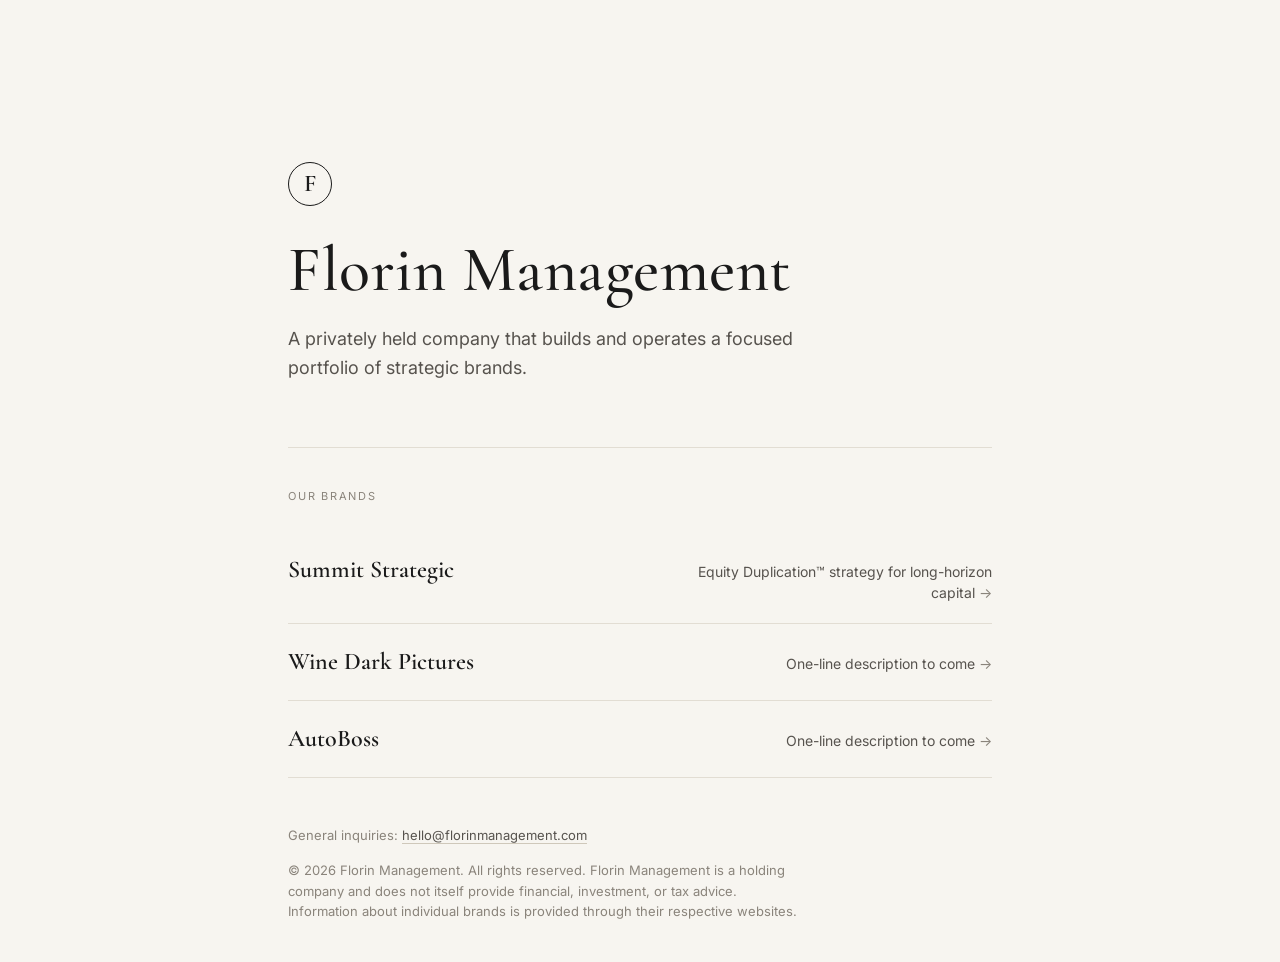
==== index.html @ 298b2277 "Florin Management holding page (static)" ====
<!DOCTYPE html>
<html lang="en">
<head>
  <meta charset="utf-8" />
  <meta name="viewport" content="width=device-width, initial-scale=1" />
  <title>Florin Management</title>
  <meta name="description" content="Florin Management — a privately held company building and operating a portfolio of strategic brands." />

  <!-- Open Graph -->
  <meta property="og:title" content="Florin Management" />
  <meta property="og:description" content="A privately held company building and operating a portfolio of strategic brands." />
  <meta property="og:type" content="website" />
  <meta property="og:url" content="https://florinmanagement.com" />

  <link rel="preconnect" href="https://fonts.googleapis.com" />
  <link rel="preconnect" href="https://fonts.gstatic.com" crossorigin />
  <link href="https://fonts.googleapis.com/css2?family=Cormorant+Garamond:wght@400;500;600&family=Inter:wght@400;500&display=swap" rel="stylesheet" />

  <style>
    :root {
      --ink: #1A1A1A;
      --ink-muted: #57534E;
      --ink-soft: #8A847B;
      --canvas: #F7F5F0;     /* neutral warm paper — deliberately NOT Summit's palette */
      --rule: #E2DDD3;
      --rule-strong: #CFC8BA;
      --display: 'Cormorant Garamond', Georgia, serif;
      --sans: 'Inter', -apple-system, BlinkMacSystemFont, sans-serif;
    }

    * { box-sizing: border-box; margin: 0; padding: 0; }

    html { -webkit-font-smoothing: antialiased; text-rendering: optimizeLegibility; }

    body {
      background: var(--canvas);
      color: var(--ink);
      font-family: var(--sans);
      line-height: 1.5;
      min-height: 100vh;
      display: flex;
      flex-direction: column;
    }

    .wrap {
      width: 100%;
      max-width: 760px;
      margin: 0 auto;
      padding: 0 28px;
      flex: 1;
      display: flex;
      flex-direction: column;
    }

    /* ---- Masthead ---- */
    header {
      padding-top: 18vh;
      padding-bottom: 64px;
    }

    .monogram {
      width: 44px;
      height: 44px;
      border: 1.5px solid var(--ink);
      border-radius: 50%;
      display: flex;
      align-items: center;
      justify-content: center;
      font-family: var(--display);
      font-weight: 600;
      font-size: 24px;
      color: var(--ink);
      margin-bottom: 30px;
      line-height: 1;
    }

    h1 {
      font-family: var(--display);
      font-weight: 500;
      font-size: clamp(40px, 8vw, 64px);
      letter-spacing: 0.5px;
      line-height: 1.05;
      margin-bottom: 22px;
    }

    .lede {
      font-size: 18px;
      color: var(--ink-muted);
      max-width: 52ch;
      line-height: 1.6;
    }

    /* ---- Brands ---- */
    .brands {
      border-top: 1px solid var(--rule);
      padding-top: 40px;
    }

    .eyebrow {
      font-size: 11px;
      letter-spacing: 0.16em;
      text-transform: uppercase;
      color: var(--ink-soft);
      margin-bottom: 28px;
    }

    .brand-row {
      display: flex;
      align-items: baseline;
      justify-content: space-between;
      gap: 24px;
      padding: 20px 0;
      border-bottom: 1px solid var(--rule);
      text-decoration: none;
      color: inherit;
      transition: padding-left 160ms ease;
    }
    a.brand-row:hover { padding-left: 8px; }

    .brand-name {
      font-family: var(--display);
      font-size: 24px;
      font-weight: 600;
    }
    .brand-desc {
      font-size: 14px;
      color: var(--ink-muted);
      text-align: right;
      max-width: 38ch;
    }
    .brand-row .arrow { color: var(--ink-soft); font-size: 14px; }
    .placeholder .brand-name { color: var(--ink-soft); }
    .placeholder .brand-desc { color: var(--ink-soft); font-style: italic; }

    /* ---- Footer ---- */
    footer {
      padding: 48px 0 40px;
      margin-top: auto;
      font-size: 13px;
      color: var(--ink-soft);
    }
    footer .contact { margin-bottom: 14px; }
    footer a { color: var(--ink-muted); text-decoration: none; border-bottom: 1px solid var(--rule-strong); }
    footer a:hover { color: var(--ink); }
    .legal { line-height: 1.6; max-width: 64ch; }

    @media (max-width: 560px) {
      header { padding-top: 12vh; }
      .brand-row { flex-direction: column; gap: 6px; }
      .brand-desc { text-align: left; }
    }
  </style>
</head>
<body>
  <div class="wrap">
    <header>
      <div class="monogram">F</div>
      <h1>Florin Management</h1>
      <p class="lede">
        A privately held company that builds and operates a focused portfolio
        of strategic brands. <!-- TODO: replace with your one-line description -->
      </p>
    </header>

    <section class="brands">
      <p class="eyebrow">Our Brands</p>

      <a class="brand-row" href="https://summitstrategic.co" target="_blank" rel="noopener">
        <span class="brand-name">Summit Strategic</span>
        <span class="brand-desc">Equity Duplication&trade; strategy for long-horizon capital&nbsp;<span class="arrow">&rarr;</span></span>
      </a>

      <a class="brand-row" href="https://winedarkpictures.com" target="_blank" rel="noopener">
        <span class="brand-name">Wine Dark Pictures</span>
        <span class="brand-desc">One-line description to come&nbsp;<span class="arrow">&rarr;</span></span>
      </a>

      <a class="brand-row" href="https://autobossapp.com" target="_blank" rel="noopener">
        <span class="brand-name">AutoBoss</span>
        <span class="brand-desc">One-line description to come&nbsp;<span class="arrow">&rarr;</span></span>
      </a>
    </section>

    <footer>
      <p class="contact">
        General inquiries: <a href="mailto:hello@florinmanagement.com">hello@florinmanagement.com</a>
      </p>
      <p class="legal">
        &copy; <span id="yr">2026</span> Florin Management. All rights reserved.
        Florin Management is a holding company and does not itself provide
        financial, investment, or tax advice. Information about individual
        brands is provided through their respective websites.
      </p>
    </footer>
  </div>

  <script>document.getElementById('yr').textContent = new Date().getFullYear();</script>
</body>
</html>
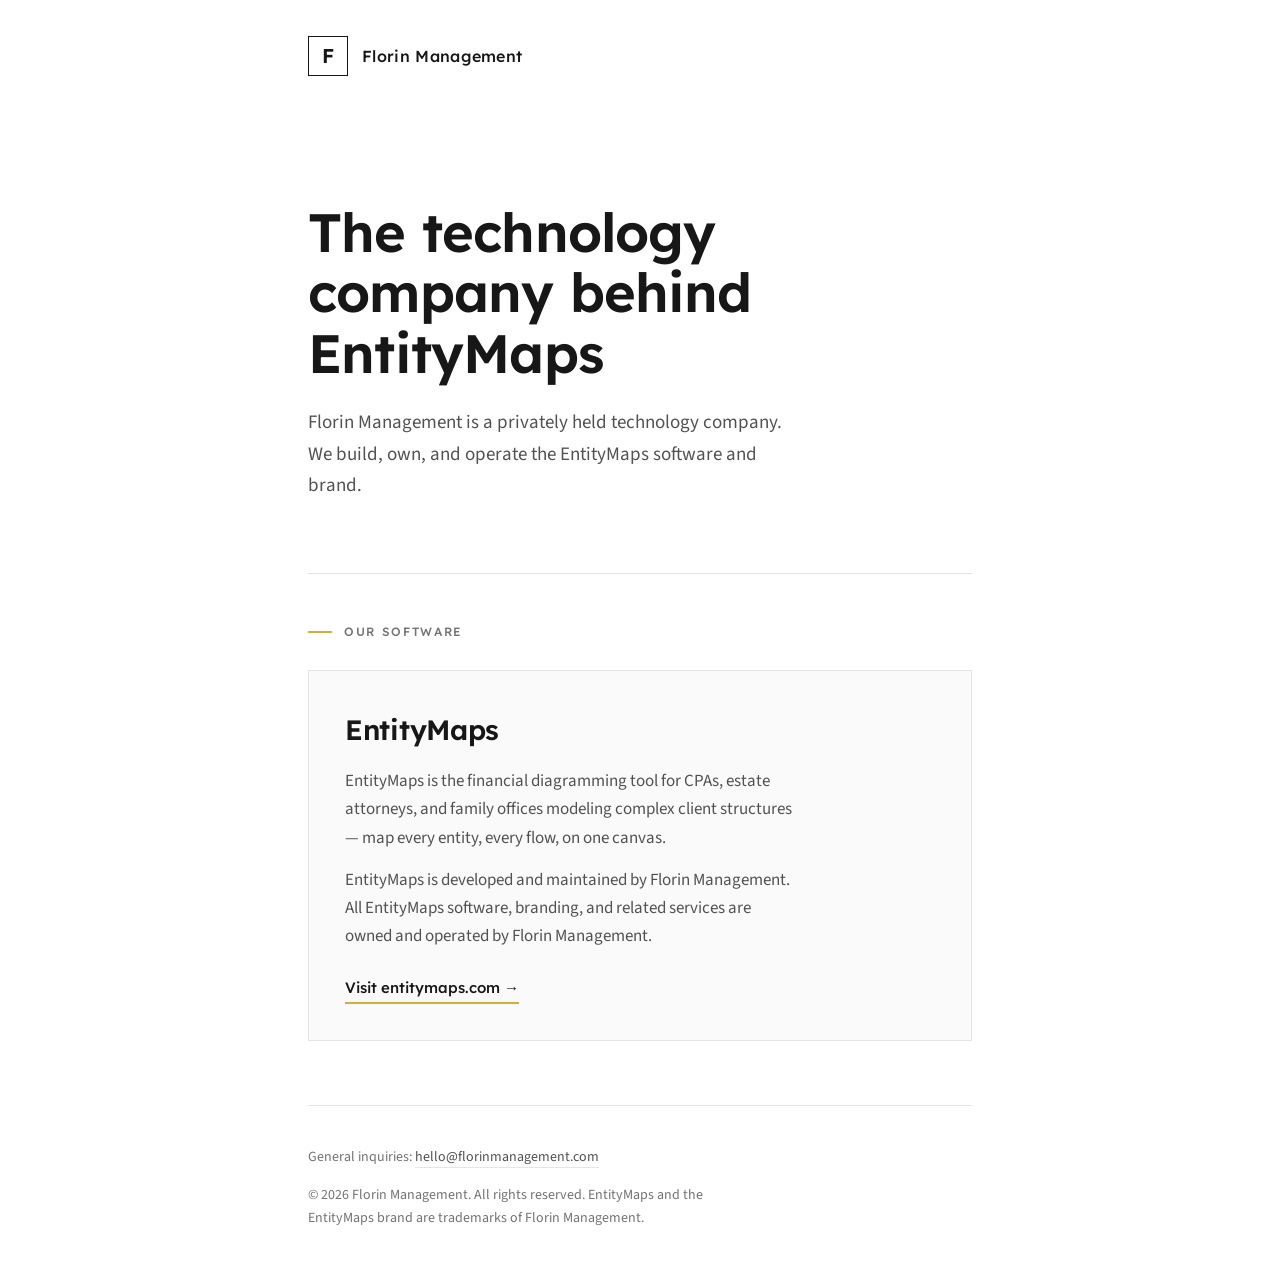
==== commit 0ad5cc1b: "Rebuild homepage as the technology company behind EntityMaps Replace the multi-brand holding-company" ====
--- a/index.html
+++ b/index.html
@@ -3,29 +3,30 @@
 <head>
   <meta charset="utf-8" />
   <meta name="viewport" content="width=device-width, initial-scale=1" />
-  <title>Florin Management</title>
-  <meta name="description" content="Florin Management — a privately held company building and operating a portfolio of strategic brands." />
+  <title>Florin Management — The technology company behind EntityMaps</title>
+  <meta name="description" content="Florin Management is the technology company behind EntityMaps. EntityMaps software, branding, and services are built, owned, and operated by Florin Management." />
 
   <!-- Open Graph -->
-  <meta property="og:title" content="Florin Management" />
-  <meta property="og:description" content="A privately held company building and operating a portfolio of strategic brands." />
+  <meta property="og:title" content="Florin Management — The technology company behind EntityMaps" />
+  <meta property="og:description" content="EntityMaps software, branding, and services are built, owned, and operated by Florin Management." />
   <meta property="og:type" content="website" />
   <meta property="og:url" content="https://florinmanagement.com" />
 
   <link rel="preconnect" href="https://fonts.googleapis.com" />
   <link rel="preconnect" href="https://fonts.gstatic.com" crossorigin />
-  <link href="https://fonts.googleapis.com/css2?family=Cormorant+Garamond:wght@400;500;600&family=Inter:wght@400;500&display=swap" rel="stylesheet" />
+  <link href="https://fonts.googleapis.com/css2?family=Lexend:wght@400;500;600&family=Source+Sans+3:wght@400;500&display=swap" rel="stylesheet" />
 
   <style>
     :root {
-      --ink: #1A1A1A;
-      --ink-muted: #57534E;
-      --ink-soft: #8A847B;
-      --canvas: #F7F5F0;     /* neutral warm paper — deliberately NOT Summit's palette */
-      --rule: #E2DDD3;
-      --rule-strong: #CFC8BA;
-      --display: 'Cormorant Garamond', Georgia, serif;
-      --sans: 'Inter', -apple-system, BlinkMacSystemFont, sans-serif;
+      --ink: #171717;
+      --ink-muted: #525252;
+      --ink-soft: #737373;
+      --canvas: #FFFFFF;
+      --panel: #FAFAFA;
+      --rule: #E5E5E5;
+      --accent: #D4AF37;
+      --heading: 'Lexend', -apple-system, BlinkMacSystemFont, sans-serif;
+      --body: 'Source Sans 3', -apple-system, BlinkMacSystemFont, sans-serif;
     }
 
     * { box-sizing: border-box; margin: 0; padding: 0; }
@@ -35,16 +36,24 @@
     body {
       background: var(--canvas);
       color: var(--ink);
-      font-family: var(--sans);
-      line-height: 1.5;
+      font-family: var(--body);
+      font-size: 17px;
+      line-height: 1.65;
       min-height: 100vh;
       display: flex;
       flex-direction: column;
+    }
+
+    a { color: inherit; cursor: pointer; }
+    a:focus-visible {
+      outline: 2px solid var(--ink);
+      outline-offset: 3px;
+      border-radius: 2px;
     }
 
     .wrap {
       width: 100%;
-      max-width: 760px;
+      max-width: 720px;
       margin: 0 auto;
       padding: 0 28px;
       flex: 1;
@@ -53,132 +62,174 @@
     }
 
     /* ---- Masthead ---- */
-    header {
-      padding-top: 18vh;
-      padding-bottom: 64px;
+    .masthead {
+      display: flex;
+      align-items: center;
+      gap: 14px;
+      padding: 36px 0;
     }
 
     .monogram {
-      width: 44px;
-      height: 44px;
+      width: 40px;
+      height: 40px;
       border: 1.5px solid var(--ink);
-      border-radius: 50%;
       display: flex;
       align-items: center;
       justify-content: center;
-      font-family: var(--display);
+      font-family: var(--heading);
       font-weight: 600;
-      font-size: 24px;
-      color: var(--ink);
-      margin-bottom: 30px;
+      font-size: 20px;
       line-height: 1;
-    }
-
-    h1 {
-      font-family: var(--display);
+      flex-shrink: 0;
+    }
+
+    .wordmark {
+      font-family: var(--heading);
       font-weight: 500;
-      font-size: clamp(40px, 8vw, 64px);
-      letter-spacing: 0.5px;
-      line-height: 1.05;
-      margin-bottom: 22px;
-    }
+      font-size: 16px;
+      letter-spacing: 0.02em;
+    }
+
+    /* ---- Hero ---- */
+    .hero { padding: 10vh 0 72px; }
+
+    .hero h1 {
+      font-family: var(--heading);
+      font-weight: 600;
+      font-size: clamp(34px, 6.5vw, 54px);
+      letter-spacing: -0.015em;
+      line-height: 1.12;
+      max-width: 16ch;
+      margin-bottom: 24px;
+    }
+
+    .hero h1 .product { white-space: nowrap; }
 
     .lede {
-      font-size: 18px;
+      font-size: 19px;
       color: var(--ink-muted);
-      max-width: 52ch;
-      line-height: 1.6;
-    }
-
-    /* ---- Brands ---- */
-    .brands {
+      max-width: 54ch;
+    }
+
+    /* ---- Product ---- */
+    .product-section {
       border-top: 1px solid var(--rule);
-      padding-top: 40px;
+      padding: 48px 0 64px;
     }
 
     .eyebrow {
-      font-size: 11px;
-      letter-spacing: 0.16em;
+      font-family: var(--heading);
+      font-size: 12px;
+      font-weight: 500;
+      letter-spacing: 0.14em;
       text-transform: uppercase;
       color: var(--ink-soft);
+      display: flex;
+      align-items: center;
+      gap: 12px;
       margin-bottom: 28px;
     }
-
-    .brand-row {
-      display: flex;
-      align-items: baseline;
-      justify-content: space-between;
-      gap: 24px;
-      padding: 20px 0;
-      border-bottom: 1px solid var(--rule);
+    .eyebrow::before {
+      content: "";
+      width: 24px;
+      height: 2px;
+      background: var(--accent);
+    }
+
+    .product-card {
+      background: var(--panel);
+      border: 1px solid var(--rule);
+      padding: 36px;
+    }
+
+    .product-card h2 {
+      font-family: var(--heading);
+      font-weight: 600;
+      font-size: 28px;
+      letter-spacing: -0.01em;
+      margin-bottom: 14px;
+    }
+
+    .product-card p {
+      color: var(--ink-muted);
+      max-width: 56ch;
+    }
+
+    .product-card p + p { margin-top: 14px; }
+
+    .product-link {
+      display: inline-block;
+      margin-top: 26px;
+      font-family: var(--heading);
+      font-weight: 500;
+      font-size: 15px;
+      color: var(--ink);
       text-decoration: none;
-      color: inherit;
-      transition: padding-left 160ms ease;
-    }
-    a.brand-row:hover { padding-left: 8px; }
-
-    .brand-name {
-      font-family: var(--display);
-      font-size: 24px;
-      font-weight: 600;
-    }
-    .brand-desc {
-      font-size: 14px;
-      color: var(--ink-muted);
-      text-align: right;
-      max-width: 38ch;
-    }
-    .brand-row .arrow { color: var(--ink-soft); font-size: 14px; }
-    .placeholder .brand-name { color: var(--ink-soft); }
-    .placeholder .brand-desc { color: var(--ink-soft); font-style: italic; }
+      border-bottom: 2px solid var(--accent);
+      padding-bottom: 2px;
+      transition: color 200ms ease, border-color 200ms ease;
+    }
+    .product-link:hover { color: var(--ink-soft); }
 
     /* ---- Footer ---- */
     footer {
-      padding: 48px 0 40px;
       margin-top: auto;
-      font-size: 13px;
+      border-top: 1px solid var(--rule);
+      padding: 40px 0 44px;
+      font-size: 14px;
       color: var(--ink-soft);
     }
     footer .contact { margin-bottom: 14px; }
-    footer a { color: var(--ink-muted); text-decoration: none; border-bottom: 1px solid var(--rule-strong); }
-    footer a:hover { color: var(--ink); }
-    .legal { line-height: 1.6; max-width: 64ch; }
+    footer a {
+      color: var(--ink-muted);
+      text-decoration: none;
+      border-bottom: 1px solid var(--rule);
+      transition: color 200ms ease, border-color 200ms ease;
+    }
+    footer a:hover { color: var(--ink); border-color: var(--ink); }
+    .legal { line-height: 1.7; max-width: 64ch; }
+
+    @media (prefers-reduced-motion: reduce) {
+      * { transition: none !important; }
+    }
 
     @media (max-width: 560px) {
-      header { padding-top: 12vh; }
-      .brand-row { flex-direction: column; gap: 6px; }
-      .brand-desc { text-align: left; }
+      .hero { padding-top: 7vh; }
+      .product-card { padding: 26px 22px; }
     }
   </style>
 </head>
 <body>
   <div class="wrap">
-    <header>
-      <div class="monogram">F</div>
-      <h1>Florin Management</h1>
+    <header class="masthead">
+      <div class="monogram" aria-hidden="true">F</div>
+      <span class="wordmark">Florin Management</span>
+    </header>
+
+    <section class="hero">
+      <h1>The technology company behind <span class="product">EntityMaps</span></h1>
       <p class="lede">
-        A privately held company that builds and operates a focused portfolio
-        of strategic brands. <!-- TODO: replace with your one-line description -->
+        Florin Management is a privately held technology company.
+        We build, own, and operate the EntityMaps software and brand.
       </p>
-    </header>
-
-    <section class="brands">
-      <p class="eyebrow">Our Brands</p>
-
-      <a class="brand-row" href="https://summitstrategic.co" target="_blank" rel="noopener">
-        <span class="brand-name">Summit Strategic</span>
-        <span class="brand-desc">Equity Duplication&trade; strategy for long-horizon capital&nbsp;<span class="arrow">&rarr;</span></span>
-      </a>
-
-      <a class="brand-row" href="https://winedarkpictures.com" target="_blank" rel="noopener">
-        <span class="brand-name">Wine Dark Pictures</span>
-        <span class="brand-desc">One-line description to come&nbsp;<span class="arrow">&rarr;</span></span>
-      </a>
-
-      <a class="brand-row" href="https://autobossapp.com" target="_blank" rel="noopener">
-        <span class="brand-name">AutoBoss</span>
-        <span class="brand-desc">One-line description to come&nbsp;<span class="arrow">&rarr;</span></span>
-      </a>
+    </section>
+
+    <section class="product-section" aria-labelledby="product-heading">
+      <p class="eyebrow">Our Software</p>
+      <div class="product-card">
+        <h2 id="product-heading">EntityMaps</h2>
+        <p>
+          EntityMaps is the financial diagramming tool for CPAs, estate
+          attorneys, and family offices modeling complex client structures
+          &mdash; map every entity, every flow, on one canvas.
+        </p>
+        <p>
+          EntityMaps is developed and maintained by Florin Management.
+          All EntityMaps software, branding, and related services are
+          owned and operated by Florin Management.
+        </p>
+        <a class="product-link" href="https://entitymaps.com" target="_blank" rel="noopener">Visit entitymaps.com &rarr;</a>
+      </div>
     </section>
 
     <footer>
@@ -187,9 +238,8 @@
       </p>
       <p class="legal">
         &copy; <span id="yr">2026</span> Florin Management. All rights reserved.
-        Florin Management is a holding company and does not itself provide
-        financial, investment, or tax advice. Information about individual
-        brands is provided through their respective websites.
+        EntityMaps and the EntityMaps brand are trademarks of
+        Florin Management.
       </p>
     </footer>
   </div>
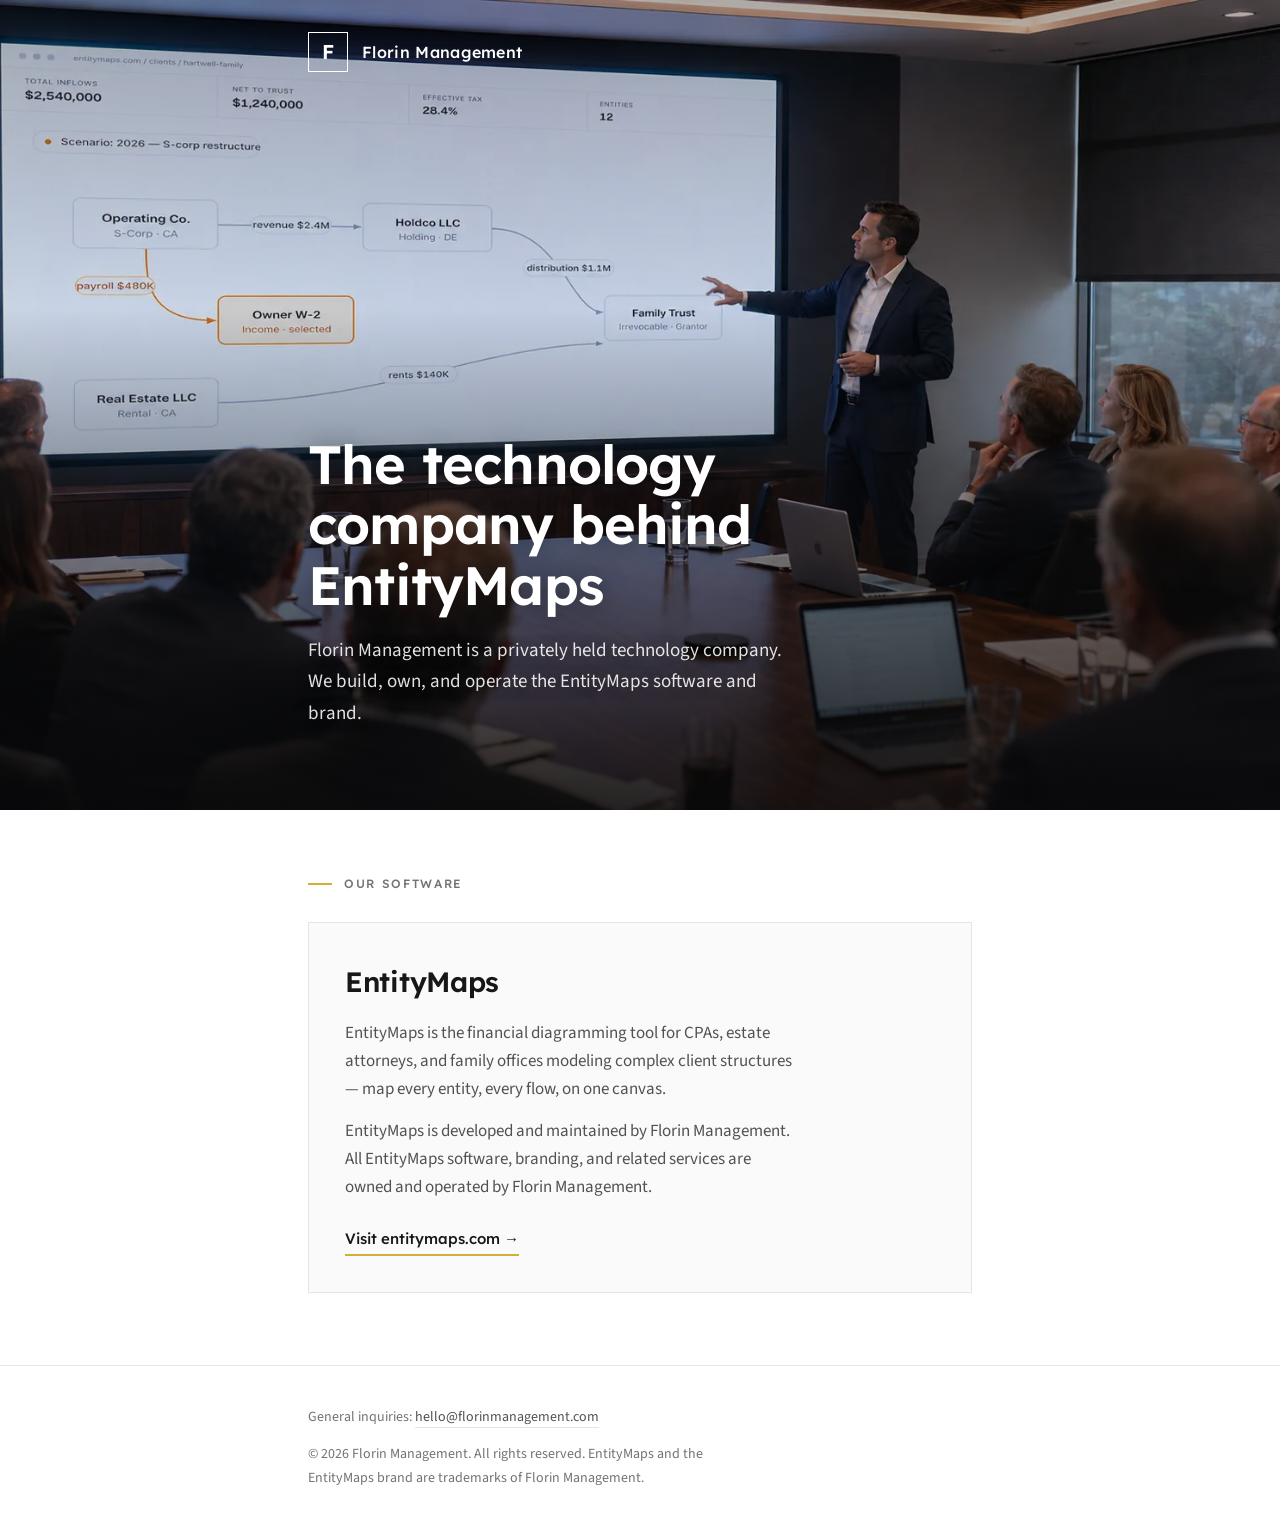
==== commit 62e259c4: "Add boardroom hero image showcasing EntityMaps Full-bleed photo hero with gradient scrim and overlai" ====
--- a/index.html
+++ b/index.html
@@ -11,6 +11,11 @@
   <meta property="og:description" content="EntityMaps software, branding, and services are built, owned, and operated by Florin Management." />
   <meta property="og:type" content="website" />
   <meta property="og:url" content="https://florinmanagement.com" />
+  <meta property="og:image" content="https://florinmanagement.com/assets/og-image.jpg" />
+  <meta property="og:image:width" content="1200" />
+  <meta property="og:image:height" content="630" />
+  <meta name="twitter:card" content="summary_large_image" />
+  <meta name="twitter:image" content="https://florinmanagement.com/assets/og-image.jpg" />
 
   <link rel="preconnect" href="https://fonts.googleapis.com" />
   <link rel="preconnect" href="https://fonts.gstatic.com" crossorigin />
@@ -25,6 +30,7 @@
       --panel: #FAFAFA;
       --rule: #E5E5E5;
       --accent: #D4AF37;
+      --hero-ink: #09090B;
       --heading: 'Lexend', -apple-system, BlinkMacSystemFont, sans-serif;
       --body: 'Source Sans 3', -apple-system, BlinkMacSystemFont, sans-serif;
     }
@@ -56,23 +62,59 @@
       max-width: 720px;
       margin: 0 auto;
       padding: 0 28px;
+    }
+
+    /* ---- Hero ---- */
+    .hero {
+      position: relative;
+      display: flex;
+      flex-direction: column;
+      min-height: min(90vh, 860px);
+      background: var(--hero-ink);
+      overflow: hidden;
+    }
+
+    .hero-img {
+      position: absolute;
+      inset: 0;
+      width: 100%;
+      height: 100%;
+      object-fit: cover;
+      object-position: 62% 30%;
+    }
+
+    .hero-scrim {
+      position: absolute;
+      inset: 0;
+      background: linear-gradient(
+        to top,
+        rgba(9, 9, 11, 0.88) 0%,
+        rgba(9, 9, 11, 0.46) 36%,
+        rgba(9, 9, 11, 0.10) 62%,
+        rgba(9, 9, 11, 0.32) 100%
+      );
+    }
+
+    .hero .wrap {
+      position: relative;
+      z-index: 1;
       flex: 1;
       display: flex;
       flex-direction: column;
     }
 
-    /* ---- Masthead ---- */
     .masthead {
       display: flex;
       align-items: center;
       gap: 14px;
-      padding: 36px 0;
+      padding: 32px 0;
+      color: #FFFFFF;
     }
 
     .monogram {
       width: 40px;
       height: 40px;
-      border: 1.5px solid var(--ink);
+      border: 1.5px solid currentColor;
       display: flex;
       align-items: center;
       justify-content: center;
@@ -90,32 +132,32 @@
       letter-spacing: 0.02em;
     }
 
-    /* ---- Hero ---- */
-    .hero { padding: 10vh 0 72px; }
-
-    .hero h1 {
+    .hero-content {
+      margin-top: auto;
+      padding-bottom: clamp(48px, 9vh, 88px);
+      color: #FFFFFF;
+    }
+
+    .hero-content h1 {
       font-family: var(--heading);
       font-weight: 600;
       font-size: clamp(34px, 6.5vw, 54px);
       letter-spacing: -0.015em;
       line-height: 1.12;
       max-width: 16ch;
-      margin-bottom: 24px;
-    }
-
-    .hero h1 .product { white-space: nowrap; }
+      margin-bottom: 20px;
+      text-shadow: 0 1px 24px rgba(0, 0, 0, 0.35);
+    }
 
     .lede {
       font-size: 19px;
-      color: var(--ink-muted);
+      color: rgba(255, 255, 255, 0.88);
       max-width: 54ch;
+      text-shadow: 0 1px 16px rgba(0, 0, 0, 0.35);
     }
 
     /* ---- Product ---- */
-    .product-section {
-      border-top: 1px solid var(--rule);
-      padding: 48px 0 64px;
-    }
+    .product-section { padding: 64px 0 72px; }
 
     .eyebrow {
       font-family: var(--heading);
@@ -194,26 +236,46 @@
     }
 
     @media (max-width: 560px) {
-      .hero { padding-top: 7vh; }
+      .hero { min-height: 78vh; }
+      .hero-img { object-position: 58% 30%; }
+      .masthead { padding: 24px 0; }
       .product-card { padding: 26px 22px; }
     }
   </style>
 </head>
 <body>
-  <div class="wrap">
-    <header class="masthead">
-      <div class="monogram" aria-hidden="true">F</div>
-      <span class="wordmark">Florin Management</span>
-    </header>
-
-    <section class="hero">
-      <h1>The technology company behind <span class="product">EntityMaps</span></h1>
-      <p class="lede">
-        Florin Management is a privately held technology company.
-        We build, own, and operate the EntityMaps software and brand.
-      </p>
-    </section>
-
+  <header class="hero">
+    <picture>
+      <source
+        type="image/webp"
+        srcset="assets/hero-800.webp 800w, assets/hero-1200.webp 1200w, assets/hero-1672.webp 1672w"
+        sizes="100vw" />
+      <img
+        class="hero-img"
+        src="assets/hero-1672.jpg"
+        alt="A presenter walks a boardroom of financial advisors through a client entity structure on a large screen running EntityMaps."
+        width="1672" height="941"
+        fetchpriority="high" />
+    </picture>
+    <div class="hero-scrim" aria-hidden="true"></div>
+
+    <div class="wrap">
+      <div class="masthead">
+        <div class="monogram" aria-hidden="true">F</div>
+        <span class="wordmark">Florin Management</span>
+      </div>
+
+      <div class="hero-content">
+        <h1>The technology company behind EntityMaps</h1>
+        <p class="lede">
+          Florin Management is a privately held technology company.
+          We build, own, and operate the EntityMaps software and brand.
+        </p>
+      </div>
+    </div>
+  </header>
+
+  <main class="wrap">
     <section class="product-section" aria-labelledby="product-heading">
       <p class="eyebrow">Our Software</p>
       <div class="product-card">
@@ -231,8 +293,10 @@
         <a class="product-link" href="https://entitymaps.com" target="_blank" rel="noopener">Visit entitymaps.com &rarr;</a>
       </div>
     </section>
-
-    <footer>
+  </main>
+
+  <footer>
+    <div class="wrap">
       <p class="contact">
         General inquiries: <a href="mailto:hello@florinmanagement.com">hello@florinmanagement.com</a>
       </p>
@@ -241,8 +305,8 @@
         EntityMaps and the EntityMaps brand are trademarks of
         Florin Management.
       </p>
-    </footer>
-  </div>
+    </div>
+  </footer>
 
   <script>document.getElementById('yr').textContent = new Date().getFullYear();</script>
 </body>
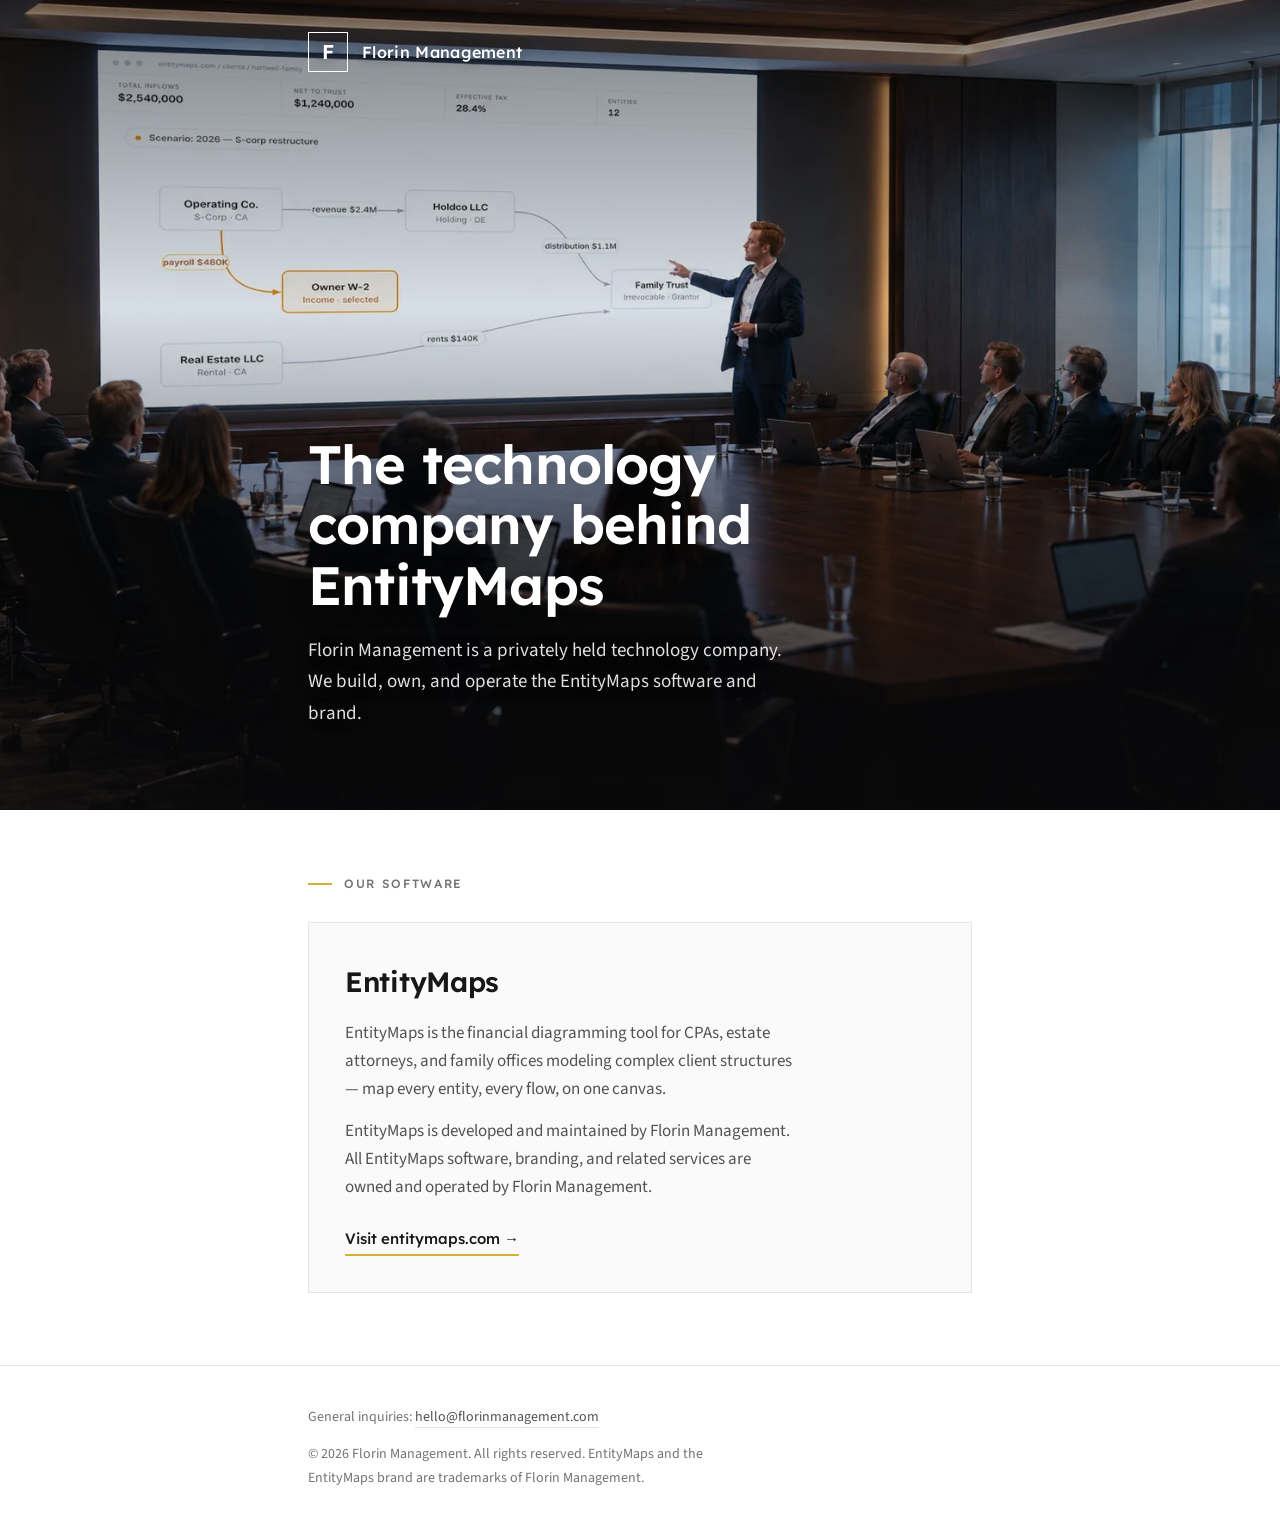
==== commit 95a7bb54: "Swap in alternative boardroom hero image Versioned assets to hero-v2-* to bypass stale caches; stron" ====
--- a/index.html
+++ b/index.html
@@ -11,11 +11,11 @@
   <meta property="og:description" content="EntityMaps software, branding, and services are built, owned, and operated by Florin Management." />
   <meta property="og:type" content="website" />
   <meta property="og:url" content="https://florinmanagement.com" />
-  <meta property="og:image" content="https://florinmanagement.com/assets/og-image.jpg" />
+  <meta property="og:image" content="https://florinmanagement.com/assets/og-image-v2.jpg" />
   <meta property="og:image:width" content="1200" />
   <meta property="og:image:height" content="630" />
   <meta name="twitter:card" content="summary_large_image" />
-  <meta name="twitter:image" content="https://florinmanagement.com/assets/og-image.jpg" />
+  <meta name="twitter:image" content="https://florinmanagement.com/assets/og-image-v2.jpg" />
 
   <link rel="preconnect" href="https://fonts.googleapis.com" />
   <link rel="preconnect" href="https://fonts.gstatic.com" crossorigin />
@@ -91,7 +91,7 @@
         rgba(9, 9, 11, 0.88) 0%,
         rgba(9, 9, 11, 0.46) 36%,
         rgba(9, 9, 11, 0.10) 62%,
-        rgba(9, 9, 11, 0.32) 100%
+        rgba(9, 9, 11, 0.50) 100%
       );
     }
 
@@ -109,6 +109,7 @@
       gap: 14px;
       padding: 32px 0;
       color: #FFFFFF;
+      text-shadow: 0 1px 12px rgba(0, 0, 0, 0.45);
     }
 
     .monogram {
@@ -248,11 +249,11 @@
     <picture>
       <source
         type="image/webp"
-        srcset="assets/hero-800.webp 800w, assets/hero-1200.webp 1200w, assets/hero-1672.webp 1672w"
+        srcset="assets/hero-v2-800.webp 800w, assets/hero-v2-1200.webp 1200w, assets/hero-v2-1672.webp 1672w"
         sizes="100vw" />
       <img
         class="hero-img"
-        src="assets/hero-1672.jpg"
+        src="assets/hero-v2-1672.jpg"
         alt="A presenter walks a boardroom of financial advisors through a client entity structure on a large screen running EntityMaps."
         width="1672" height="941"
         fetchpriority="high" />
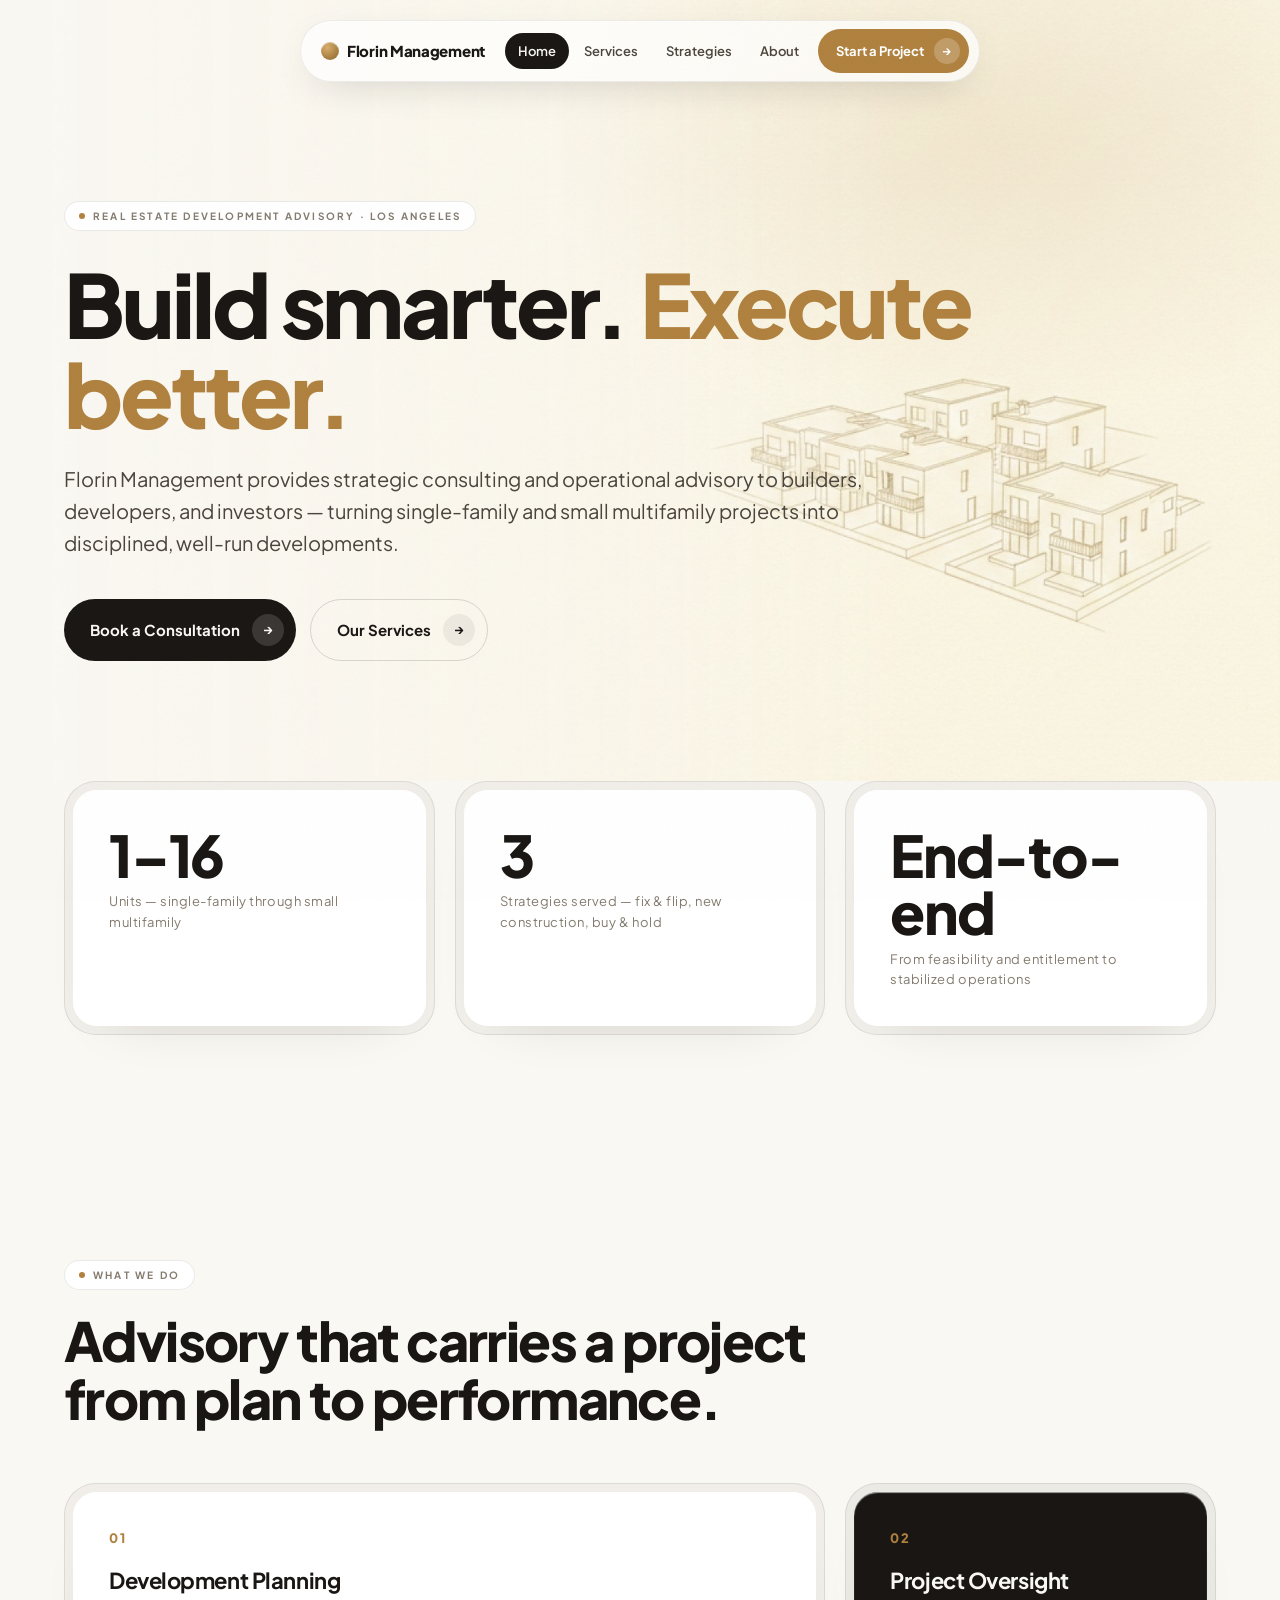
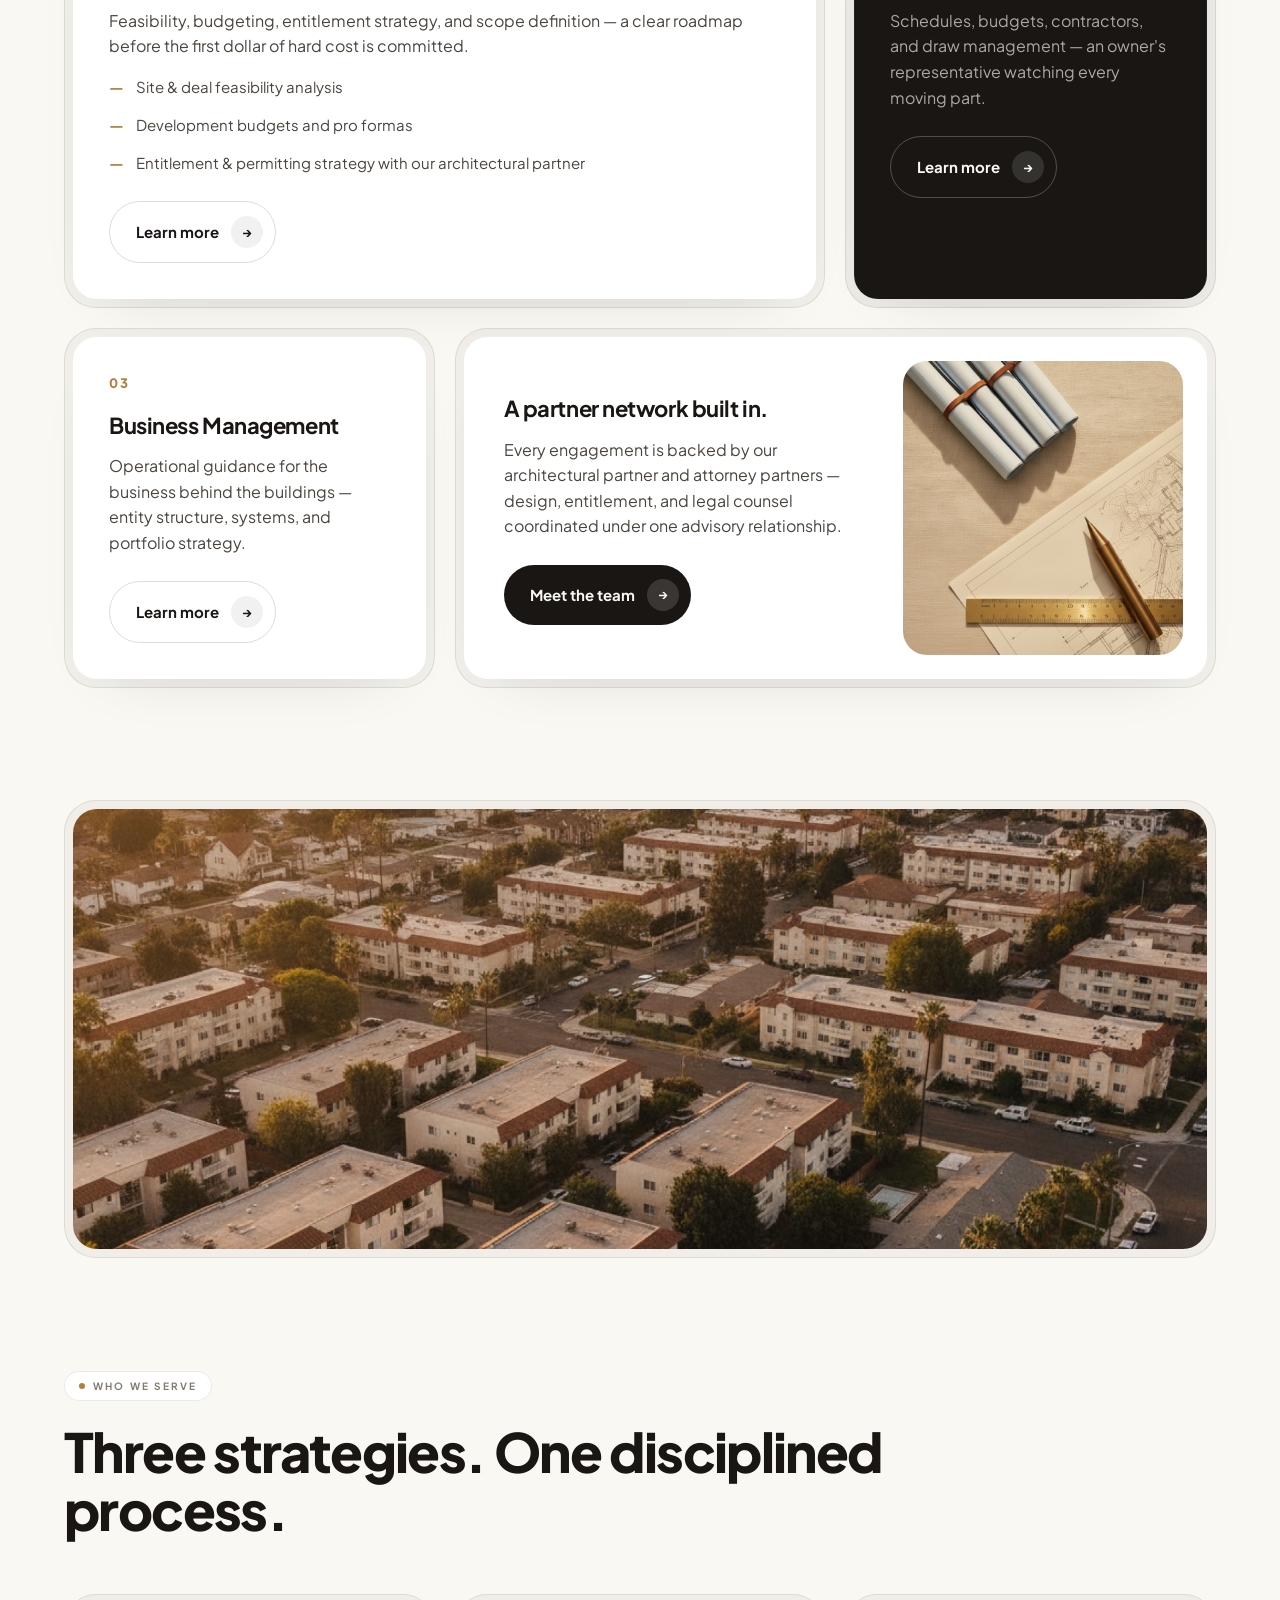
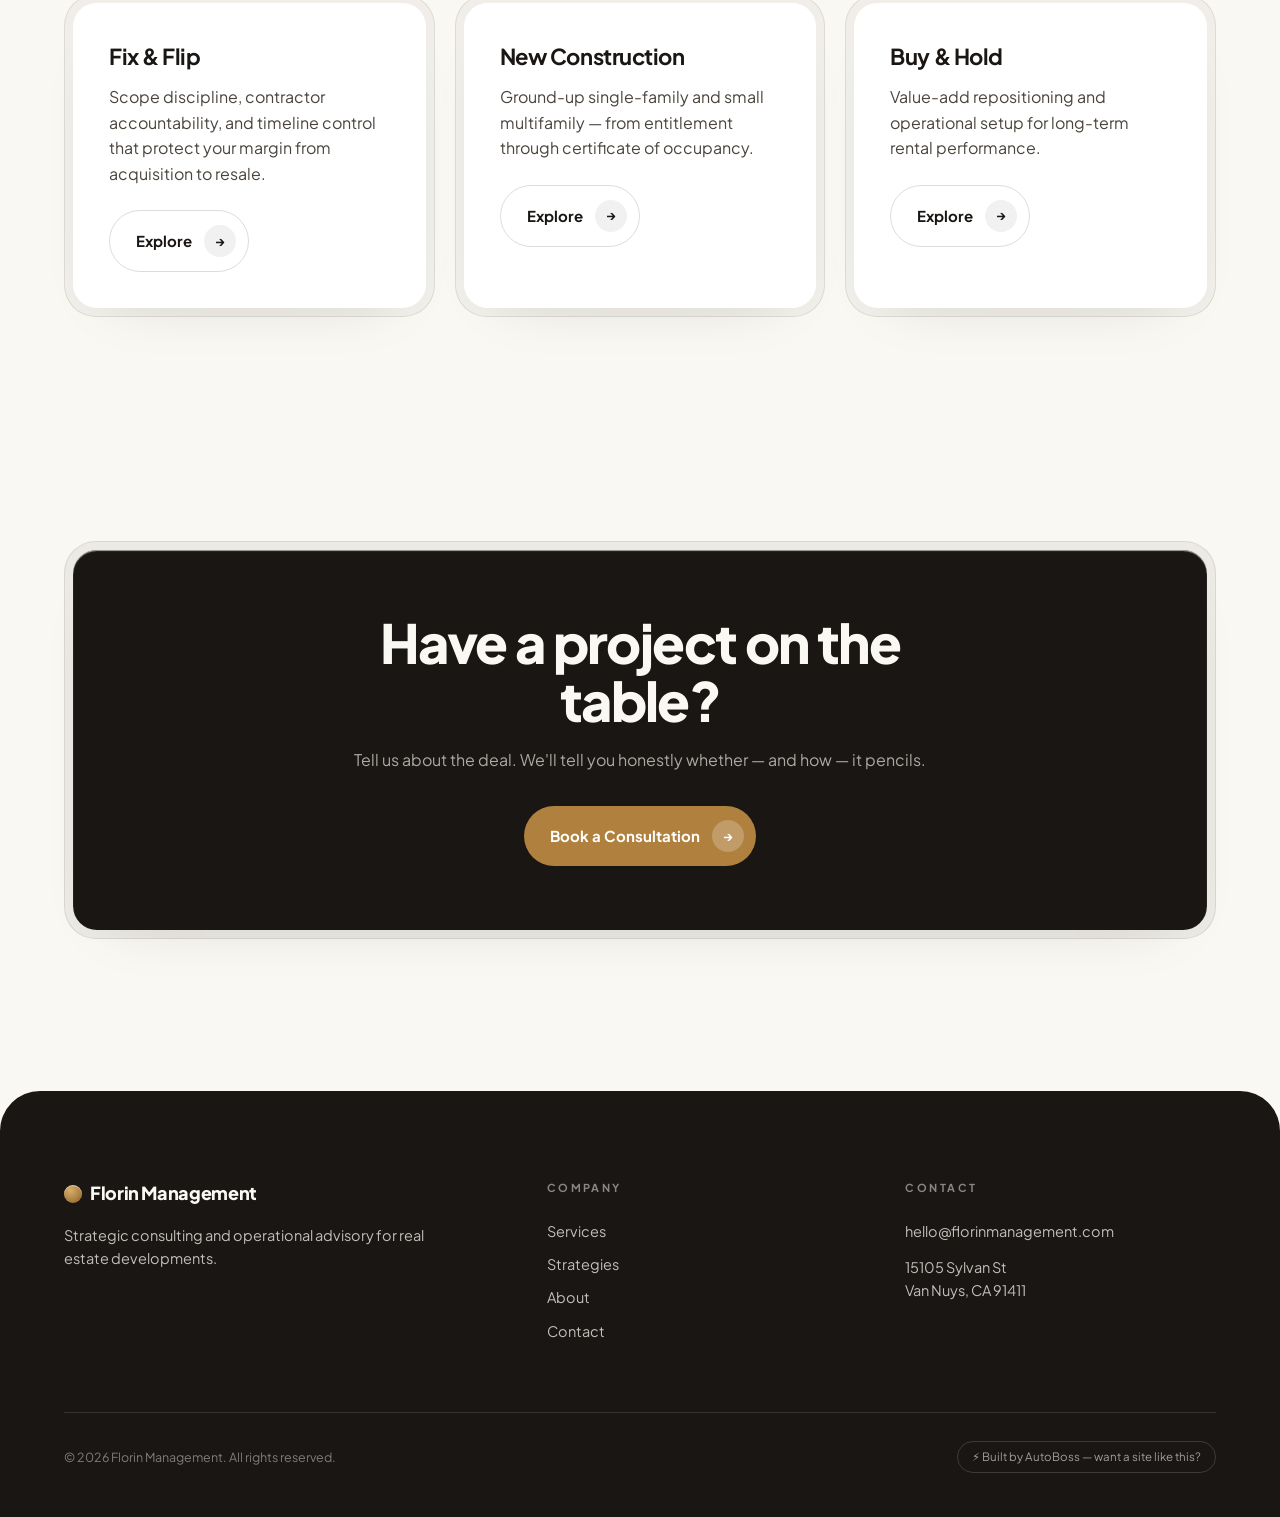
==== commit a4b615c0: "Replace holding page with multi-page real estate advisory site Five pages (home, services, strategie" ====
--- a/index.html
+++ b/index.html
@@ -1,314 +1,173 @@
 <!DOCTYPE html>
 <html lang="en">
 <head>
-  <meta charset="utf-8" />
-  <meta name="viewport" content="width=device-width, initial-scale=1" />
-  <title>Florin Management — The technology company behind EntityMaps</title>
-  <meta name="description" content="Florin Management is the technology company behind EntityMaps. EntityMaps software, branding, and services are built, owned, and operated by Florin Management." />
-
-  <!-- Open Graph -->
-  <meta property="og:title" content="Florin Management — The technology company behind EntityMaps" />
-  <meta property="og:description" content="EntityMaps software, branding, and services are built, owned, and operated by Florin Management." />
-  <meta property="og:type" content="website" />
-  <meta property="og:url" content="https://florinmanagement.com" />
-  <meta property="og:image" content="https://florinmanagement.com/assets/og-image-v2.jpg" />
-  <meta property="og:image:width" content="1200" />
-  <meta property="og:image:height" content="630" />
-  <meta name="twitter:card" content="summary_large_image" />
-  <meta name="twitter:image" content="https://florinmanagement.com/assets/og-image-v2.jpg" />
-
-  <link rel="preconnect" href="https://fonts.googleapis.com" />
-  <link rel="preconnect" href="https://fonts.gstatic.com" crossorigin />
-  <link href="https://fonts.googleapis.com/css2?family=Lexend:wght@400;500;600&family=Source+Sans+3:wght@400;500&display=swap" rel="stylesheet" />
-
-  <style>
-    :root {
-      --ink: #171717;
-      --ink-muted: #525252;
-      --ink-soft: #737373;
-      --canvas: #FFFFFF;
-      --panel: #FAFAFA;
-      --rule: #E5E5E5;
-      --accent: #D4AF37;
-      --hero-ink: #09090B;
-      --heading: 'Lexend', -apple-system, BlinkMacSystemFont, sans-serif;
-      --body: 'Source Sans 3', -apple-system, BlinkMacSystemFont, sans-serif;
-    }
-
-    * { box-sizing: border-box; margin: 0; padding: 0; }
-
-    html { -webkit-font-smoothing: antialiased; text-rendering: optimizeLegibility; }
-
-    body {
-      background: var(--canvas);
-      color: var(--ink);
-      font-family: var(--body);
-      font-size: 17px;
-      line-height: 1.65;
-      min-height: 100vh;
-      display: flex;
-      flex-direction: column;
-    }
-
-    a { color: inherit; cursor: pointer; }
-    a:focus-visible {
-      outline: 2px solid var(--ink);
-      outline-offset: 3px;
-      border-radius: 2px;
-    }
-
-    .wrap {
-      width: 100%;
-      max-width: 720px;
-      margin: 0 auto;
-      padding: 0 28px;
-    }
-
-    /* ---- Hero ---- */
-    .hero {
-      position: relative;
-      display: flex;
-      flex-direction: column;
-      min-height: min(90vh, 860px);
-      background: var(--hero-ink);
-      overflow: hidden;
-    }
-
-    .hero-img {
-      position: absolute;
-      inset: 0;
-      width: 100%;
-      height: 100%;
-      object-fit: cover;
-      object-position: 62% 30%;
-    }
-
-    .hero-scrim {
-      position: absolute;
-      inset: 0;
-      background: linear-gradient(
-        to top,
-        rgba(9, 9, 11, 0.88) 0%,
-        rgba(9, 9, 11, 0.46) 36%,
-        rgba(9, 9, 11, 0.10) 62%,
-        rgba(9, 9, 11, 0.50) 100%
-      );
-    }
-
-    .hero .wrap {
-      position: relative;
-      z-index: 1;
-      flex: 1;
-      display: flex;
-      flex-direction: column;
-    }
-
-    .masthead {
-      display: flex;
-      align-items: center;
-      gap: 14px;
-      padding: 32px 0;
-      color: #FFFFFF;
-      text-shadow: 0 1px 12px rgba(0, 0, 0, 0.45);
-    }
-
-    .monogram {
-      width: 40px;
-      height: 40px;
-      border: 1.5px solid currentColor;
-      display: flex;
-      align-items: center;
-      justify-content: center;
-      font-family: var(--heading);
-      font-weight: 600;
-      font-size: 20px;
-      line-height: 1;
-      flex-shrink: 0;
-    }
-
-    .wordmark {
-      font-family: var(--heading);
-      font-weight: 500;
-      font-size: 16px;
-      letter-spacing: 0.02em;
-    }
-
-    .hero-content {
-      margin-top: auto;
-      padding-bottom: clamp(48px, 9vh, 88px);
-      color: #FFFFFF;
-    }
-
-    .hero-content h1 {
-      font-family: var(--heading);
-      font-weight: 600;
-      font-size: clamp(34px, 6.5vw, 54px);
-      letter-spacing: -0.015em;
-      line-height: 1.12;
-      max-width: 16ch;
-      margin-bottom: 20px;
-      text-shadow: 0 1px 24px rgba(0, 0, 0, 0.35);
-    }
-
-    .lede {
-      font-size: 19px;
-      color: rgba(255, 255, 255, 0.88);
-      max-width: 54ch;
-      text-shadow: 0 1px 16px rgba(0, 0, 0, 0.35);
-    }
-
-    /* ---- Product ---- */
-    .product-section { padding: 64px 0 72px; }
-
-    .eyebrow {
-      font-family: var(--heading);
-      font-size: 12px;
-      font-weight: 500;
-      letter-spacing: 0.14em;
-      text-transform: uppercase;
-      color: var(--ink-soft);
-      display: flex;
-      align-items: center;
-      gap: 12px;
-      margin-bottom: 28px;
-    }
-    .eyebrow::before {
-      content: "";
-      width: 24px;
-      height: 2px;
-      background: var(--accent);
-    }
-
-    .product-card {
-      background: var(--panel);
-      border: 1px solid var(--rule);
-      padding: 36px;
-    }
-
-    .product-card h2 {
-      font-family: var(--heading);
-      font-weight: 600;
-      font-size: 28px;
-      letter-spacing: -0.01em;
-      margin-bottom: 14px;
-    }
-
-    .product-card p {
-      color: var(--ink-muted);
-      max-width: 56ch;
-    }
-
-    .product-card p + p { margin-top: 14px; }
-
-    .product-link {
-      display: inline-block;
-      margin-top: 26px;
-      font-family: var(--heading);
-      font-weight: 500;
-      font-size: 15px;
-      color: var(--ink);
-      text-decoration: none;
-      border-bottom: 2px solid var(--accent);
-      padding-bottom: 2px;
-      transition: color 200ms ease, border-color 200ms ease;
-    }
-    .product-link:hover { color: var(--ink-soft); }
-
-    /* ---- Footer ---- */
-    footer {
-      margin-top: auto;
-      border-top: 1px solid var(--rule);
-      padding: 40px 0 44px;
-      font-size: 14px;
-      color: var(--ink-soft);
-    }
-    footer .contact { margin-bottom: 14px; }
-    footer a {
-      color: var(--ink-muted);
-      text-decoration: none;
-      border-bottom: 1px solid var(--rule);
-      transition: color 200ms ease, border-color 200ms ease;
-    }
-    footer a:hover { color: var(--ink); border-color: var(--ink); }
-    .legal { line-height: 1.7; max-width: 64ch; }
-
-    @media (prefers-reduced-motion: reduce) {
-      * { transition: none !important; }
-    }
-
-    @media (max-width: 560px) {
-      .hero { min-height: 78vh; }
-      .hero-img { object-position: 58% 30%; }
-      .masthead { padding: 24px 0; }
-      .product-card { padding: 26px 22px; }
-    }
-  </style>
+<meta charset="UTF-8">
+<meta name="viewport" content="width=device-width, initial-scale=1.0">
+<title>Florin Management — Real Estate Development Advisory</title>
+<meta name="description" content="Strategic consulting and operational advisory for builders, developers, and real estate investors. Development planning, project oversight, and business management for single-family and small multifamily projects.">
+<link rel="preconnect" href="https://fonts.googleapis.com">
+<link rel="preconnect" href="https://fonts.gstatic.com" crossorigin>
+<link href="https://fonts.googleapis.com/css2?family=Plus+Jakarta+Sans:wght@400;500;600;700;800&display=swap" rel="stylesheet">
+<link rel="stylesheet" href="styles.css">
 </head>
 <body>
-  <header class="hero">
-    <picture>
-      <source
-        type="image/webp"
-        srcset="assets/hero-v2-800.webp 800w, assets/hero-v2-1200.webp 1200w, assets/hero-v2-1672.webp 1672w"
-        sizes="100vw" />
-      <img
-        class="hero-img"
-        src="assets/hero-v2-1672.jpg"
-        alt="A presenter walks a boardroom of financial advisors through a client entity structure on a large screen running EntityMaps."
-        width="1672" height="941"
-        fetchpriority="high" />
-    </picture>
-    <div class="hero-scrim" aria-hidden="true"></div>
 
-    <div class="wrap">
-      <div class="masthead">
-        <div class="monogram" aria-hidden="true">F</div>
-        <span class="wordmark">Florin Management</span>
+<nav class="nav">
+  <div class="nav-pill">
+    <a class="nav-logo" href="index.html"><span class="coin"></span>Florin Management</a>
+    <div class="nav-links">
+      <a href="index.html" class="active">Home</a>
+      <a href="services.html">Services</a>
+      <a href="strategies.html">Strategies</a>
+      <a href="about.html">About</a>
+    </div>
+    <a class="nav-cta" href="contact.html">Start a Project <span class="arr">→</span></a>
+  </div>
+</nav>
+<button class="burger" aria-label="Menu"><span></span><span></span></button>
+<div class="mobile-menu">
+  <a href="index.html">Home</a><a href="services.html">Services</a><a href="strategies.html">Strategies</a>
+  <a href="about.html">About</a><a href="contact.html">Contact</a>
+</div>
+
+<header class="hero">
+  <div class="hero-art" aria-hidden="true"></div>
+  <div class="wrap">
+    <span class="eyebrow rv">Real Estate Development Advisory · Los Angeles</span>
+    <h1 class="rv d1" style="margin:28px 0 24px;max-width:15ch">Build smarter. <span class="gold">Execute better.</span></h1>
+    <p class="lede rv d2">Florin Management provides strategic consulting and operational advisory to builders, developers, and investors — turning single-family and small multifamily projects into disciplined, well-run developments.</p>
+    <div class="rv d3" style="display:flex;gap:14px;margin-top:40px;flex-wrap:wrap">
+      <a class="btn btn-dark" href="contact.html">Book a Consultation <span class="arr">→</span></a>
+      <a class="btn btn-ghost" href="services.html">Our Services <span class="arr">→</span></a>
+    </div>
+  </div>
+</header>
+
+<section style="padding-top:0">
+  <div class="wrap">
+    <div class="bento">
+      <div class="shell b4 rv"><div class="core" style="text-align:left">
+        <div class="stat">1–16</div><div class="stat-label">Units — single-family through small multifamily</div>
+      </div></div>
+      <div class="shell b4 rv d1"><div class="core">
+        <div class="stat">3</div><div class="stat-label">Strategies served — fix &amp; flip, new construction, buy &amp; hold</div>
+      </div></div>
+      <div class="shell b4 rv d2"><div class="core">
+        <div class="stat">End-to-end</div><div class="stat-label">From feasibility and entitlement to stabilized operations</div>
+      </div></div>
+    </div>
+  </div>
+</section>
+
+<section>
+  <div class="wrap">
+    <span class="eyebrow rv">What we do</span>
+    <h2 class="rv d1" style="margin:22px 0 56px;max-width:20ch">Advisory that carries a project from plan to performance.</h2>
+    <div class="bento">
+      <div class="shell b8 rv"><div class="core">
+        <div class="num">01</div>
+        <h3 style="margin:14px 0 10px">Development Planning</h3>
+        <p style="color:var(--ink-soft)">Feasibility, budgeting, entitlement strategy, and scope definition — a clear roadmap before the first dollar of hard cost is committed.</p>
+        <ul class="card-list">
+          <li>Site &amp; deal feasibility analysis</li>
+          <li>Development budgets and pro formas</li>
+          <li>Entitlement &amp; permitting strategy with our architectural partner</li>
+        </ul>
+        <a class="btn btn-ghost" style="margin-top:26px" href="services.html#planning">Learn more <span class="arr">→</span></a>
+      </div></div>
+      <div class="shell shell-dark b4 rv d1"><div class="core core-dark">
+        <div class="num">02</div>
+        <h3 style="margin:14px 0 10px">Project Oversight</h3>
+        <p class="mute-on-dark">Schedules, budgets, contractors, and draw management — an owner's representative watching every moving part.</p>
+        <a class="btn btn-ghost" style="margin-top:26px;border-color:rgba(250,248,243,.25);color:var(--cream)" href="services.html#oversight">Learn more <span class="arr" style="background:rgba(255,255,255,.12)">→</span></a>
+      </div></div>
+      <div class="shell b4 rv"><div class="core">
+        <div class="num">03</div>
+        <h3 style="margin:14px 0 10px">Business Management</h3>
+        <p style="color:var(--ink-soft)">Operational guidance for the business behind the buildings — entity structure, systems, and portfolio strategy.</p>
+        <a class="btn btn-ghost" style="margin-top:26px" href="services.html#management">Learn more <span class="arr">→</span></a>
+      </div></div>
+      <div class="shell b8 rv d1"><div class="core split" style="padding:24px">
+        <div style="display:flex;flex-direction:column;justify-content:center;padding:16px">
+          <h3 style="margin-bottom:10px">A partner network built in.</h3>
+          <p style="color:var(--ink-soft);max-width:52ch">Every engagement is backed by our architectural partner and attorney partners — design, entitlement, and legal counsel coordinated under one advisory relationship.</p>
+          <a class="btn btn-dark" style="margin-top:26px;align-self:flex-start" href="about.html">Meet the team <span class="arr">→</span></a>
+        </div>
+        <div class="media-shell"><img src="assets/planning.jpg" alt="Architectural site plans, brass scale ruler, and blueprint rolls on a drafting table"></div>
+      </div></div>
+    </div>
+  </div>
+</section>
+
+<section style="padding-top:0;padding-bottom:0">
+  <div class="wrap">
+    <div class="shell rv media-shell" style="display:block">
+      <img src="assets/hold.jpg" alt="Aerial view of small multifamily buildings in the San Fernando Valley at dusk" style="max-height:440px">
+    </div>
+  </div>
+</section>
+
+<section>
+  <div class="wrap">
+    <span class="eyebrow rv">Who we serve</span>
+    <h2 class="rv d1" style="margin:22px 0 56px;max-width:22ch">Three strategies. One disciplined process.</h2>
+    <div class="bento">
+      <div class="shell b4 rv"><div class="core">
+        <h3>Fix &amp; Flip</h3>
+        <p style="color:var(--ink-soft);margin-top:10px">Scope discipline, contractor accountability, and timeline control that protect your margin from acquisition to resale.</p>
+        <a class="btn btn-ghost" style="margin-top:24px" href="strategies.html#flip">Explore <span class="arr">→</span></a>
+      </div></div>
+      <div class="shell b4 rv d1"><div class="core">
+        <h3>New Construction</h3>
+        <p style="color:var(--ink-soft);margin-top:10px">Ground-up single-family and small multifamily — from entitlement through certificate of occupancy.</p>
+        <a class="btn btn-ghost" style="margin-top:24px" href="strategies.html#construction">Explore <span class="arr">→</span></a>
+      </div></div>
+      <div class="shell b4 rv d2"><div class="core">
+        <h3>Buy &amp; Hold</h3>
+        <p style="color:var(--ink-soft);margin-top:10px">Value-add repositioning and operational setup for long-term rental performance.</p>
+        <a class="btn btn-ghost" style="margin-top:24px" href="strategies.html#hold">Explore <span class="arr">→</span></a>
+      </div></div>
+    </div>
+  </div>
+</section>
+
+<section>
+  <div class="wrap">
+    <div class="shell shell-dark rv"><div class="core core-dark" style="padding:64px 40px;text-align:center">
+      <h2 style="max-width:18ch;margin:0 auto 18px">Have a project on the table?</h2>
+      <p class="mute-on-dark" style="max-width:50ch;margin:0 auto 34px">Tell us about the deal. We'll tell you honestly whether — and how — it pencils.</p>
+      <a class="btn" style="background:var(--bronze);color:#fff;margin:0 auto;display:inline-flex" href="contact.html">Book a Consultation <span class="arr" style="background:rgba(255,255,255,.22)">→</span></a>
+    </div></div>
+  </div>
+</section>
+
+<footer>
+  <div class="wrap">
+    <div class="cols">
+      <div>
+        <a class="nav-logo" style="color:var(--cream);font-size:18px" href="index.html"><span class="coin"></span>Florin Management</a>
+        <p style="margin-top:16px;max-width:34ch">Strategic consulting and operational advisory for real estate developments.</p>
       </div>
-
-      <div class="hero-content">
-        <h1>The technology company behind EntityMaps</h1>
-        <p class="lede">
-          Florin Management is a privately held technology company.
-          We build, own, and operate the EntityMaps software and brand.
-        </p>
+      <div>
+        <h4>Company</h4>
+        <a class="flink" href="services.html">Services</a>
+        <a class="flink" href="strategies.html">Strategies</a>
+        <a class="flink" href="about.html">About</a>
+        <a class="flink" href="contact.html">Contact</a>
+      </div>
+      <div>
+        <h4>Contact</h4>
+        <a class="flink" href="mailto:hello@florinmanagement.com">hello@florinmanagement.com</a>
+        <p style="margin-top:8px">15105 Sylvan St<br>Van Nuys, CA 91411</p>
       </div>
     </div>
-  </header>
+    <div class="foot-bottom">
+      <span>© 2026 Florin Management. All rights reserved.</span>
+      <a class="badge-ab" href="https://www.autobossapp.com" target="_blank" rel="noopener">⚡ Built by AutoBoss — want a site like this?</a>
+    </div>
+  </div>
+</footer>
 
-  <main class="wrap">
-    <section class="product-section" aria-labelledby="product-heading">
-      <p class="eyebrow">Our Software</p>
-      <div class="product-card">
-        <h2 id="product-heading">EntityMaps</h2>
-        <p>
-          EntityMaps is the financial diagramming tool for CPAs, estate
-          attorneys, and family offices modeling complex client structures
-          &mdash; map every entity, every flow, on one canvas.
-        </p>
-        <p>
-          EntityMaps is developed and maintained by Florin Management.
-          All EntityMaps software, branding, and related services are
-          owned and operated by Florin Management.
-        </p>
-        <a class="product-link" href="https://entitymaps.com" target="_blank" rel="noopener">Visit entitymaps.com &rarr;</a>
-      </div>
-    </section>
-  </main>
-
-  <footer>
-    <div class="wrap">
-      <p class="contact">
-        General inquiries: <a href="mailto:hello@florinmanagement.com">hello@florinmanagement.com</a>
-      </p>
-      <p class="legal">
-        &copy; <span id="yr">2026</span> Florin Management. All rights reserved.
-        EntityMaps and the EntityMaps brand are trademarks of
-        Florin Management.
-      </p>
-    </div>
-  </footer>
-
-  <script>document.getElementById('yr').textContent = new Date().getFullYear();</script>
+<script src="main.js"></script>
 </body>
 </html>
--- a/styles.css
+++ b/styles.css
@@ -0,0 +1,159 @@
+/* Florin Management — design system */
+:root{
+  --cream:#FAF8F3; --paper:#FFFFFF; --ink:#191613; --ink-soft:#4A443C;
+  --mute:#847B6E; --line:rgba(25,22,19,.09); --bronze:#B0813E; --bronze-deep:#8A6227;
+  --ease:cubic-bezier(.32,.72,0,1);
+}
+*{margin:0;padding:0;box-sizing:border-box}
+html{scroll-behavior:smooth}
+body{font-family:'Plus Jakarta Sans',system-ui,sans-serif;background:var(--cream);color:var(--ink);
+  -webkit-font-smoothing:antialiased;line-height:1.6;overflow-x:hidden}
+body::after{content:"";position:fixed;inset:0;z-index:60;pointer-events:none;opacity:.025;
+  background-image:url("data:image/svg+xml,%3Csvg xmlns='http://www.w3.org/2000/svg' width='120' height='120'%3E%3Cfilter id='n'%3E%3CfeTurbulence type='fractalNoise' baseFrequency='0.85' numOctaves='2'/%3E%3C/filter%3E%3Crect width='120' height='120' filter='url(%23n)'/%3E%3C/svg%3E")}
+a{color:inherit;text-decoration:none}
+img{max-width:100%;display:block}
+.wrap{max-width:1200px;margin:0 auto;padding:0 24px}
+
+/* nav */
+.nav{position:fixed;top:0;left:0;right:0;z-index:40;display:flex;justify-content:center;padding-top:20px;pointer-events:none}
+.nav-pill{pointer-events:auto;display:flex;align-items:center;gap:6px;background:rgba(255,255,255,.72);
+  backdrop-filter:blur(20px);-webkit-backdrop-filter:blur(20px);border:1px solid rgba(25,22,19,.07);
+  border-radius:999px;padding:8px 10px 8px 20px;box-shadow:0 12px 40px -18px rgba(25,22,19,.25)}
+.nav-logo{font-weight:800;letter-spacing:-.02em;font-size:15px;margin-right:14px;display:flex;align-items:center;gap:8px}
+.nav-logo .coin{width:18px;height:18px;border-radius:50%;background:radial-gradient(circle at 35% 30%,#D9AE6B,var(--bronze-deep));
+  box-shadow:inset 0 1px 1px rgba(255,255,255,.5)}
+.nav-links{display:flex;gap:2px}
+.nav-links a{font-size:13px;font-weight:600;color:var(--ink-soft);padding:8px 13px;border-radius:999px;
+  transition:all .5s var(--ease)}
+.nav-links a:hover{background:rgba(25,22,19,.05);color:var(--ink)}
+.nav-links a.active{background:var(--ink);color:var(--cream)}
+.nav-cta{display:flex;align-items:center;gap:10px;background:var(--bronze);color:#fff;font-size:13px;font-weight:700;
+  padding:9px 9px 9px 18px;border-radius:999px;transition:all .5s var(--ease)}
+.nav-cta .arr{width:26px;height:26px;border-radius:50%;background:rgba(255,255,255,.22);display:flex;
+  align-items:center;justify-content:center;font-size:12px;transition:transform .5s var(--ease)}
+.nav-cta:hover{background:var(--bronze-deep)}
+.nav-cta:hover .arr{transform:translate(2px,-1px)}
+.burger{display:none;pointer-events:auto;width:44px;height:44px;border-radius:50%;background:rgba(255,255,255,.85);
+  border:1px solid rgba(25,22,19,.08);position:relative;cursor:pointer}
+.burger span{position:absolute;left:13px;right:13px;height:2px;background:var(--ink);border-radius:2px;
+  transition:all .5s var(--ease)}
+.burger span:nth-child(1){top:17px}.burger span:nth-child(2){top:25px}
+.burger.open span:nth-child(1){top:21px;transform:rotate(45deg)}
+.burger.open span:nth-child(2){top:21px;transform:rotate(-45deg)}
+.mobile-menu{position:fixed;inset:0;z-index:35;background:rgba(250,248,243,.92);backdrop-filter:blur(30px);
+  -webkit-backdrop-filter:blur(30px);display:flex;flex-direction:column;justify-content:center;padding:0 32px;
+  opacity:0;pointer-events:none;transition:opacity .5s var(--ease)}
+.mobile-menu.open{opacity:1;pointer-events:auto}
+.mobile-menu a{font-size:34px;font-weight:800;letter-spacing:-.03em;padding:10px 0;
+  transform:translateY(24px);opacity:0;transition:all .7s var(--ease)}
+.mobile-menu.open a{transform:translateY(0);opacity:1}
+.mobile-menu.open a:nth-child(1){transition-delay:.05s}.mobile-menu.open a:nth-child(2){transition-delay:.1s}
+.mobile-menu.open a:nth-child(3){transition-delay:.15s}.mobile-menu.open a:nth-child(4){transition-delay:.2s}
+.mobile-menu.open a:nth-child(5){transition-delay:.25s}
+
+/* type */
+.eyebrow{display:inline-flex;align-items:center;gap:8px;border:1px solid var(--line);background:var(--paper);
+  border-radius:999px;padding:6px 14px;font-size:10px;font-weight:700;letter-spacing:.22em;text-transform:uppercase;
+  color:var(--mute)}
+.eyebrow::before{content:"";width:6px;height:6px;border-radius:50%;background:var(--bronze)}
+h1{font-size:clamp(44px,7vw,88px);line-height:1.02;letter-spacing:-.035em;font-weight:800}
+h2{font-size:clamp(32px,4.5vw,54px);line-height:1.06;letter-spacing:-.03em;font-weight:800}
+h3{font-size:22px;letter-spacing:-.02em;font-weight:700}
+.lede{font-size:clamp(17px,2vw,20px);color:var(--ink-soft);max-width:56ch}
+.gold{color:var(--bronze)}
+
+/* sections */
+section{padding:112px 0}
+.hero{padding:200px 0 120px;position:relative}
+.hero::before{content:"";position:absolute;inset:0;pointer-events:none;
+  background:radial-gradient(700px 420px at 78% 18%,rgba(176,129,62,.13),transparent 65%)}
+.hero-art{position:absolute;inset:0;pointer-events:none;z-index:-1;
+  background:url("assets/hero.jpg") right center/cover no-repeat;opacity:.9;
+  -webkit-mask-image:linear-gradient(90deg,transparent 0%,rgba(0,0,0,.4) 40%,#000 70%);
+  mask-image:linear-gradient(90deg,transparent 0%,rgba(0,0,0,.4) 40%,#000 70%)}
+
+/* media cards */
+.media-shell{overflow:hidden;display:flex}
+.media-shell img{width:100%;height:100%;min-height:280px;object-fit:cover;border-radius:calc(2rem - 8px);
+  transition:transform 1.2s var(--ease)}
+.media-shell:hover img{transform:scale(1.03)}
+.split{display:grid;grid-template-columns:1.15fr .85fr;gap:36px;align-items:stretch}
+@media(max-width:900px){.split{grid-template-columns:1fr}.media-shell img{min-height:220px}}
+.page-hero{padding:190px 0 80px;position:relative}
+.page-hero::before{content:"";position:absolute;inset:0;pointer-events:none;
+  background:radial-gradient(600px 380px at 80% 10%,rgba(176,129,62,.11),transparent 65%)}
+
+/* buttons */
+.btn{display:inline-flex;align-items:center;gap:12px;border-radius:999px;font-weight:700;font-size:15px;
+  padding:14px 12px 14px 26px;transition:all .5s var(--ease);cursor:pointer}
+.btn:active{transform:scale(.98)}
+.btn .arr{width:32px;height:32px;border-radius:50%;display:flex;align-items:center;justify-content:center;
+  font-size:13px;transition:transform .5s var(--ease)}
+.btn:hover .arr{transform:translate(2px,-1px) scale(1.05)}
+.btn-dark{background:var(--ink);color:var(--cream)}
+.btn-dark .arr{background:rgba(255,255,255,.14)}
+.btn-dark:hover{background:#000}
+.btn-ghost{background:transparent;border:1px solid rgba(25,22,19,.15);color:var(--ink)}
+.btn-ghost .arr{background:rgba(25,22,19,.06)}
+.btn-ghost:hover{border-color:rgba(25,22,19,.35)}
+
+/* double-bezel shells */
+.shell{background:rgba(25,22,19,.04);border:1px solid var(--line);border-radius:2rem;padding:8px}
+.core{background:var(--paper);border-radius:calc(2rem - 8px);padding:36px;height:100%;
+  box-shadow:inset 0 1px 1px rgba(255,255,255,.6),0 24px 60px -40px rgba(25,22,19,.18)}
+.shell-dark{background:rgba(25,22,19,.06)}
+.core-dark{background:var(--ink);color:var(--cream)}
+.core-dark .mute-on-dark{color:rgba(250,248,243,.65)}
+
+/* bento grid */
+.bento{display:grid;grid-template-columns:repeat(12,1fr);gap:20px}
+.b8{grid-column:span 8}.b6{grid-column:span 6}.b4{grid-column:span 4}.b12{grid-column:span 12}
+
+.num{font-size:13px;font-weight:800;color:var(--bronze);letter-spacing:.12em}
+.card-list{display:flex;flex-direction:column;gap:14px;margin-top:16px}
+.card-list li{list-style:none;display:flex;gap:12px;color:var(--ink-soft);font-size:15px}
+.card-list li::before{content:"—";color:var(--bronze);font-weight:700;flex-shrink:0}
+
+/* stats */
+.stat{font-size:clamp(38px,4.5vw,58px);font-weight:800;letter-spacing:-.03em;line-height:1}
+.stat-label{font-size:13px;color:var(--mute);margin-top:8px;letter-spacing:.04em}
+
+/* footer */
+footer{background:var(--ink);color:var(--cream);padding:88px 0 44px;border-radius:2.5rem 2.5rem 0 0;margin-top:40px}
+footer .cols{display:grid;grid-template-columns:1.4fr 1fr 1fr;gap:48px;margin-bottom:64px}
+footer h4{font-size:11px;letter-spacing:.22em;text-transform:uppercase;color:rgba(250,248,243,.5);margin-bottom:18px;font-weight:700}
+footer a,footer p{color:rgba(250,248,243,.75);font-size:14.5px}
+footer .flink{display:block;padding:5px 0;transition:color .4s var(--ease)}
+footer .flink:hover{color:#fff}
+.foot-bottom{border-top:1px solid rgba(250,248,243,.12);padding-top:28px;display:flex;justify-content:space-between;
+  align-items:center;gap:16px;flex-wrap:wrap;font-size:12.5px;color:rgba(250,248,243,.45)}
+.badge-ab{display:inline-flex;align-items:center;gap:7px;border:1px solid rgba(250,248,243,.16);border-radius:999px;
+  padding:6px 14px;font-size:11.5px;color:rgba(250,248,243,.6);transition:all .4s var(--ease)}
+.badge-ab:hover{border-color:rgba(250,248,243,.4);color:#fff}
+
+/* reveal */
+.rv{opacity:0;transform:translateY(42px);filter:blur(6px);
+  transition:opacity .9s var(--ease),transform .9s var(--ease),filter .9s var(--ease)}
+.rv.in{opacity:1;transform:translateY(0);filter:blur(0)}
+.d1{transition-delay:.08s}.d2{transition-delay:.16s}.d3{transition-delay:.24s}
+
+/* forms */
+input,textarea,select{width:100%;font:inherit;font-size:15px;background:var(--cream);border:1px solid var(--line);
+  border-radius:16px;padding:14px 18px;color:var(--ink);outline:none;transition:border .4s var(--ease)}
+input:focus,textarea:focus,select:focus{border-color:var(--bronze)}
+label{font-size:12px;font-weight:700;letter-spacing:.08em;text-transform:uppercase;color:var(--mute);
+  display:block;margin-bottom:8px}
+.field{margin-bottom:20px}
+
+@media(max-width:900px){
+  .bento{grid-template-columns:1fr}
+  .b8,.b6,.b4,.b12{grid-column:span 1}
+  .nav-links,.nav-cta{display:none}
+  .burger{display:block;position:fixed;top:20px;right:20px;z-index:45}
+  .nav-pill{position:fixed;top:20px;left:20px;padding:10px 20px}
+  section{padding:72px 0}
+  .hero{padding:150px 0 80px}
+  .page-hero{padding:140px 0 56px}
+  footer .cols{grid-template-columns:1fr;gap:36px}
+  .core{padding:26px}
+}
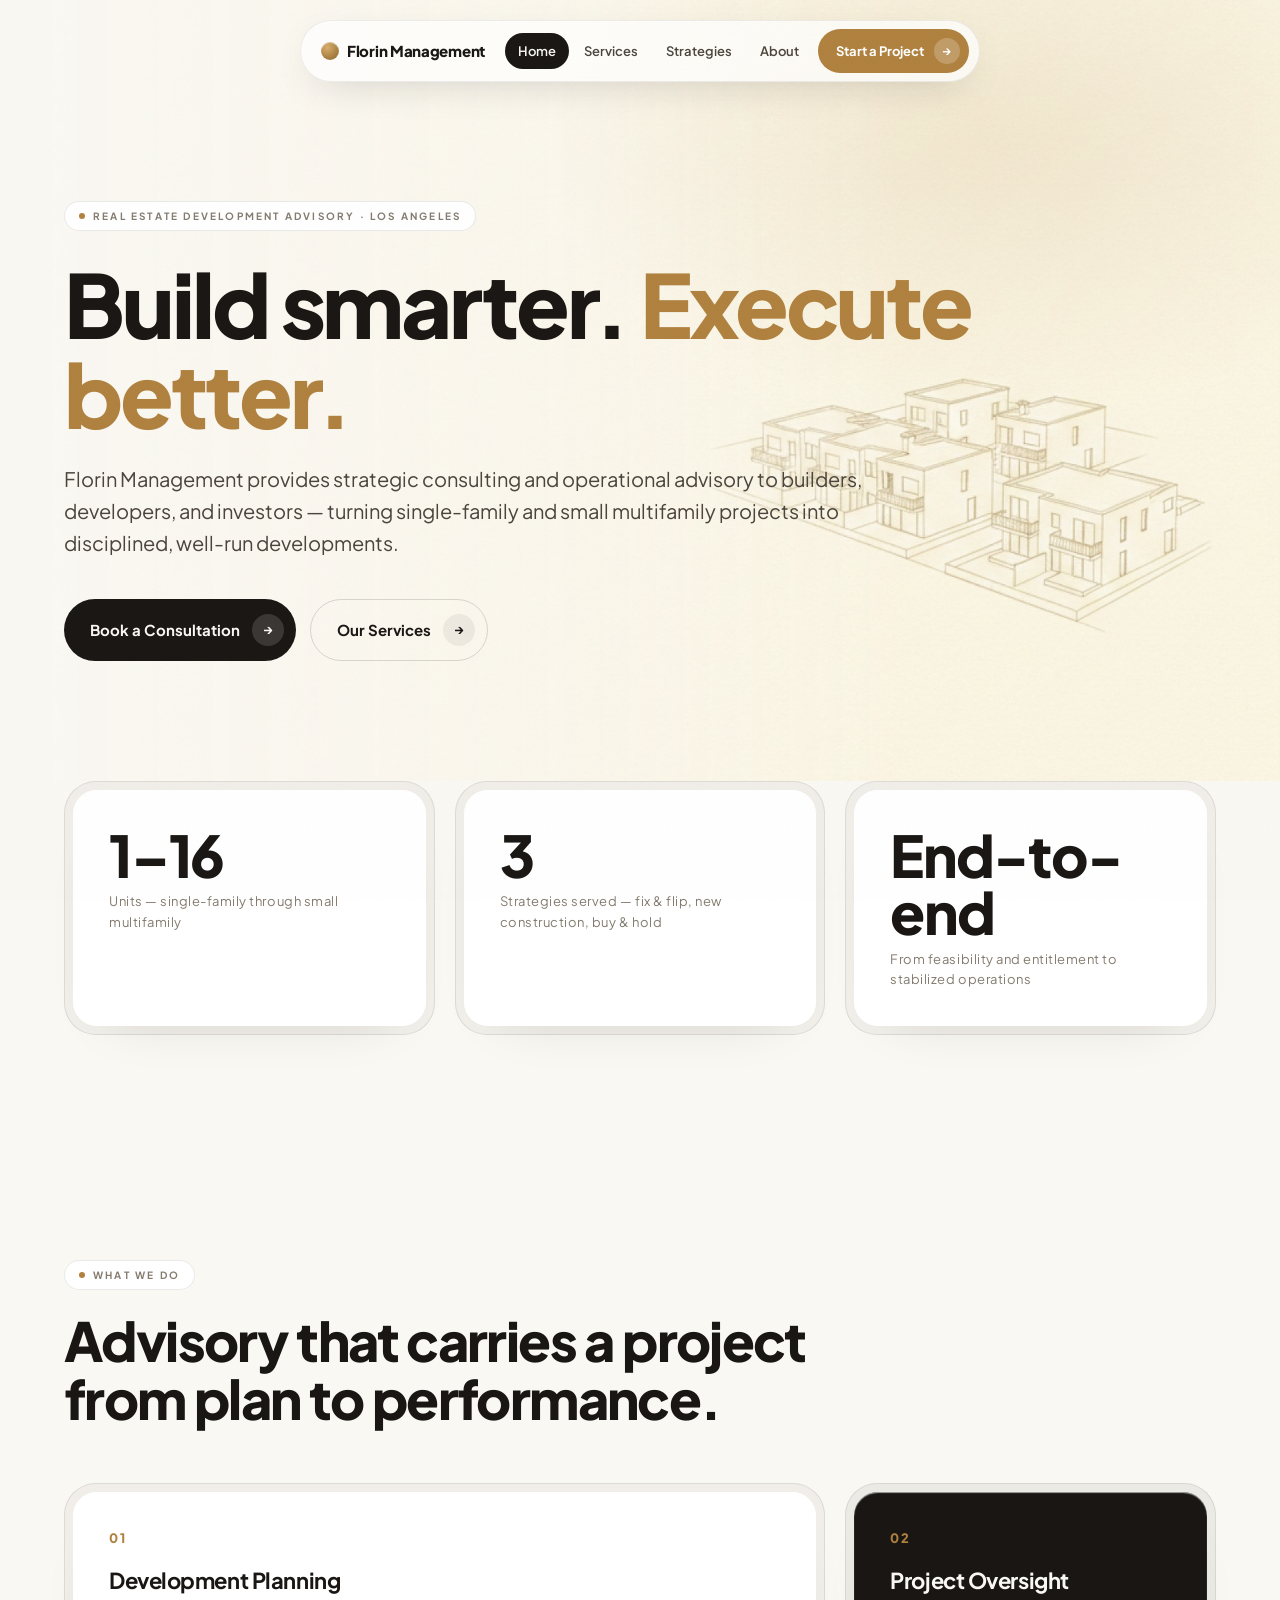
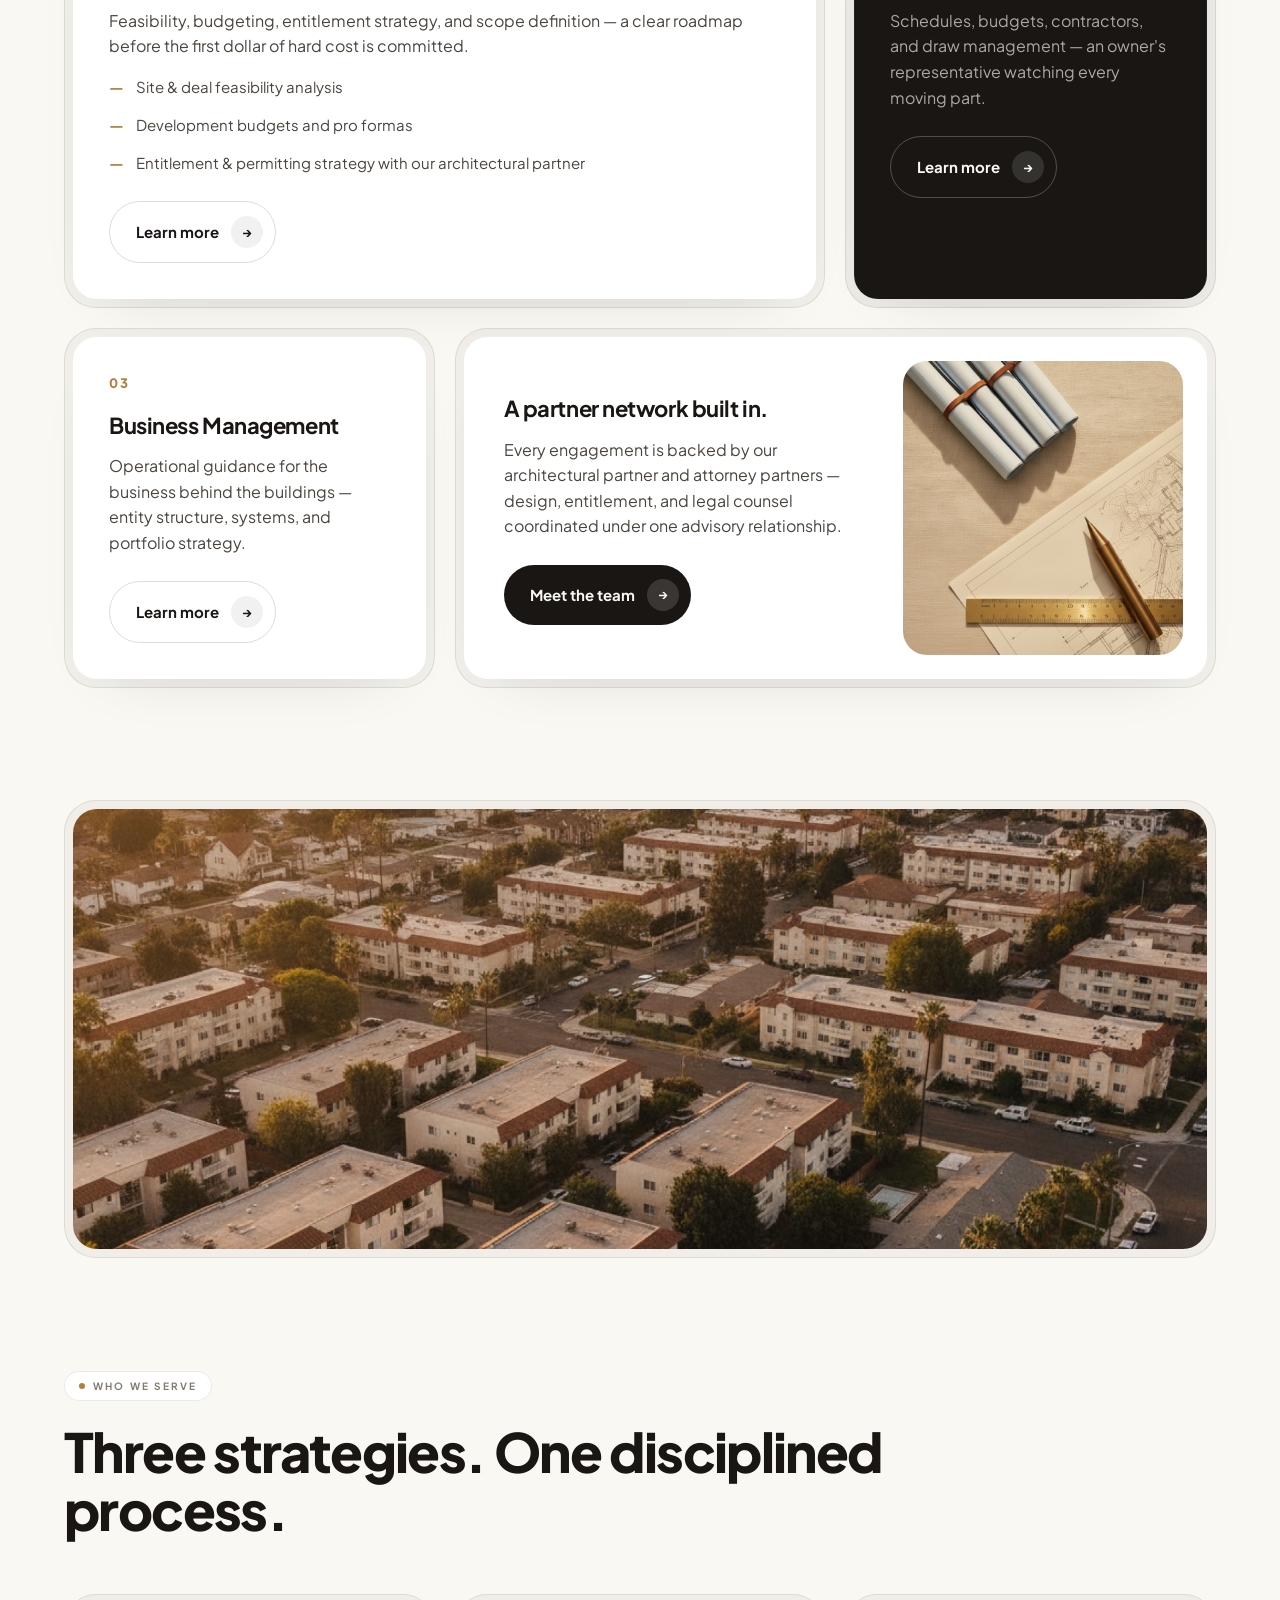
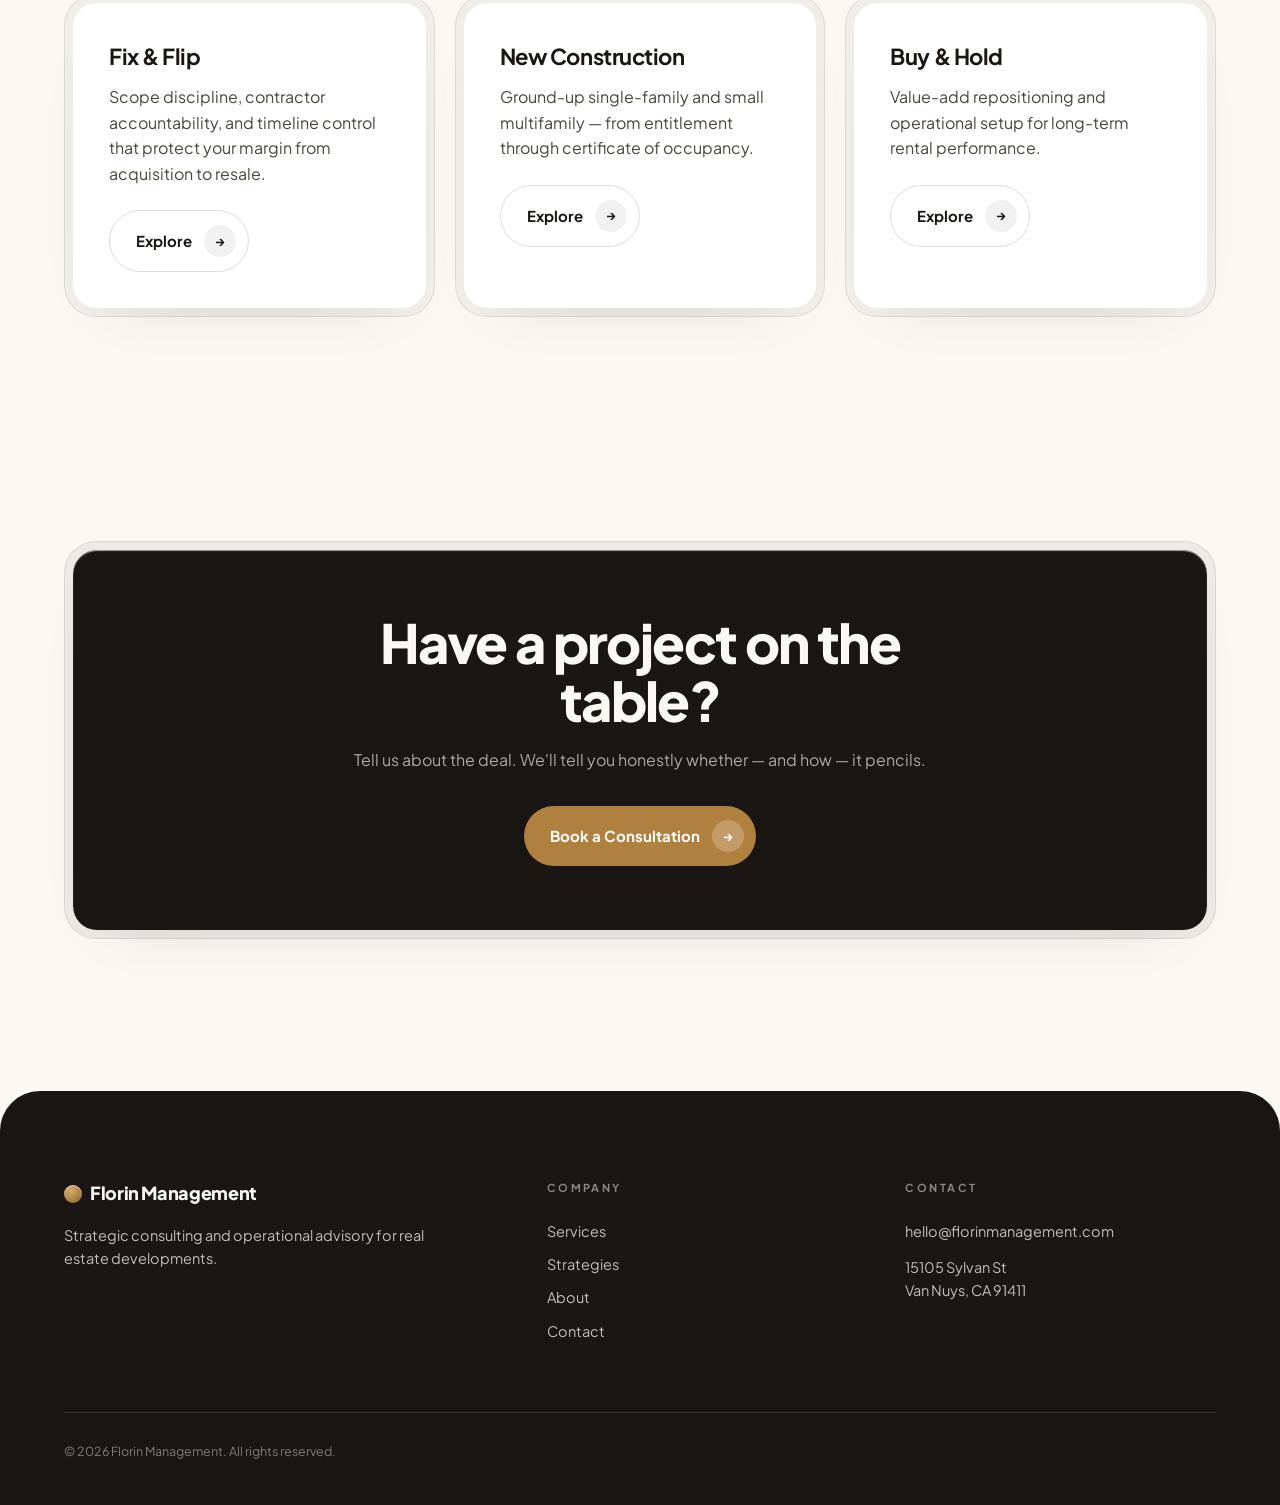
==== commit 7a41d917: "Remove AutoBoss footer badge Co-Authored-By: Claude Fable 5 <noreply@anthropic.com>" ====
--- a/index.html
+++ b/index.html
@@ -163,7 +163,6 @@
     </div>
     <div class="foot-bottom">
       <span>© 2026 Florin Management. All rights reserved.</span>
-      <a class="badge-ab" href="https://www.autobossapp.com" target="_blank" rel="noopener">⚡ Built by AutoBoss — want a site like this?</a>
     </div>
   </div>
 </footer>
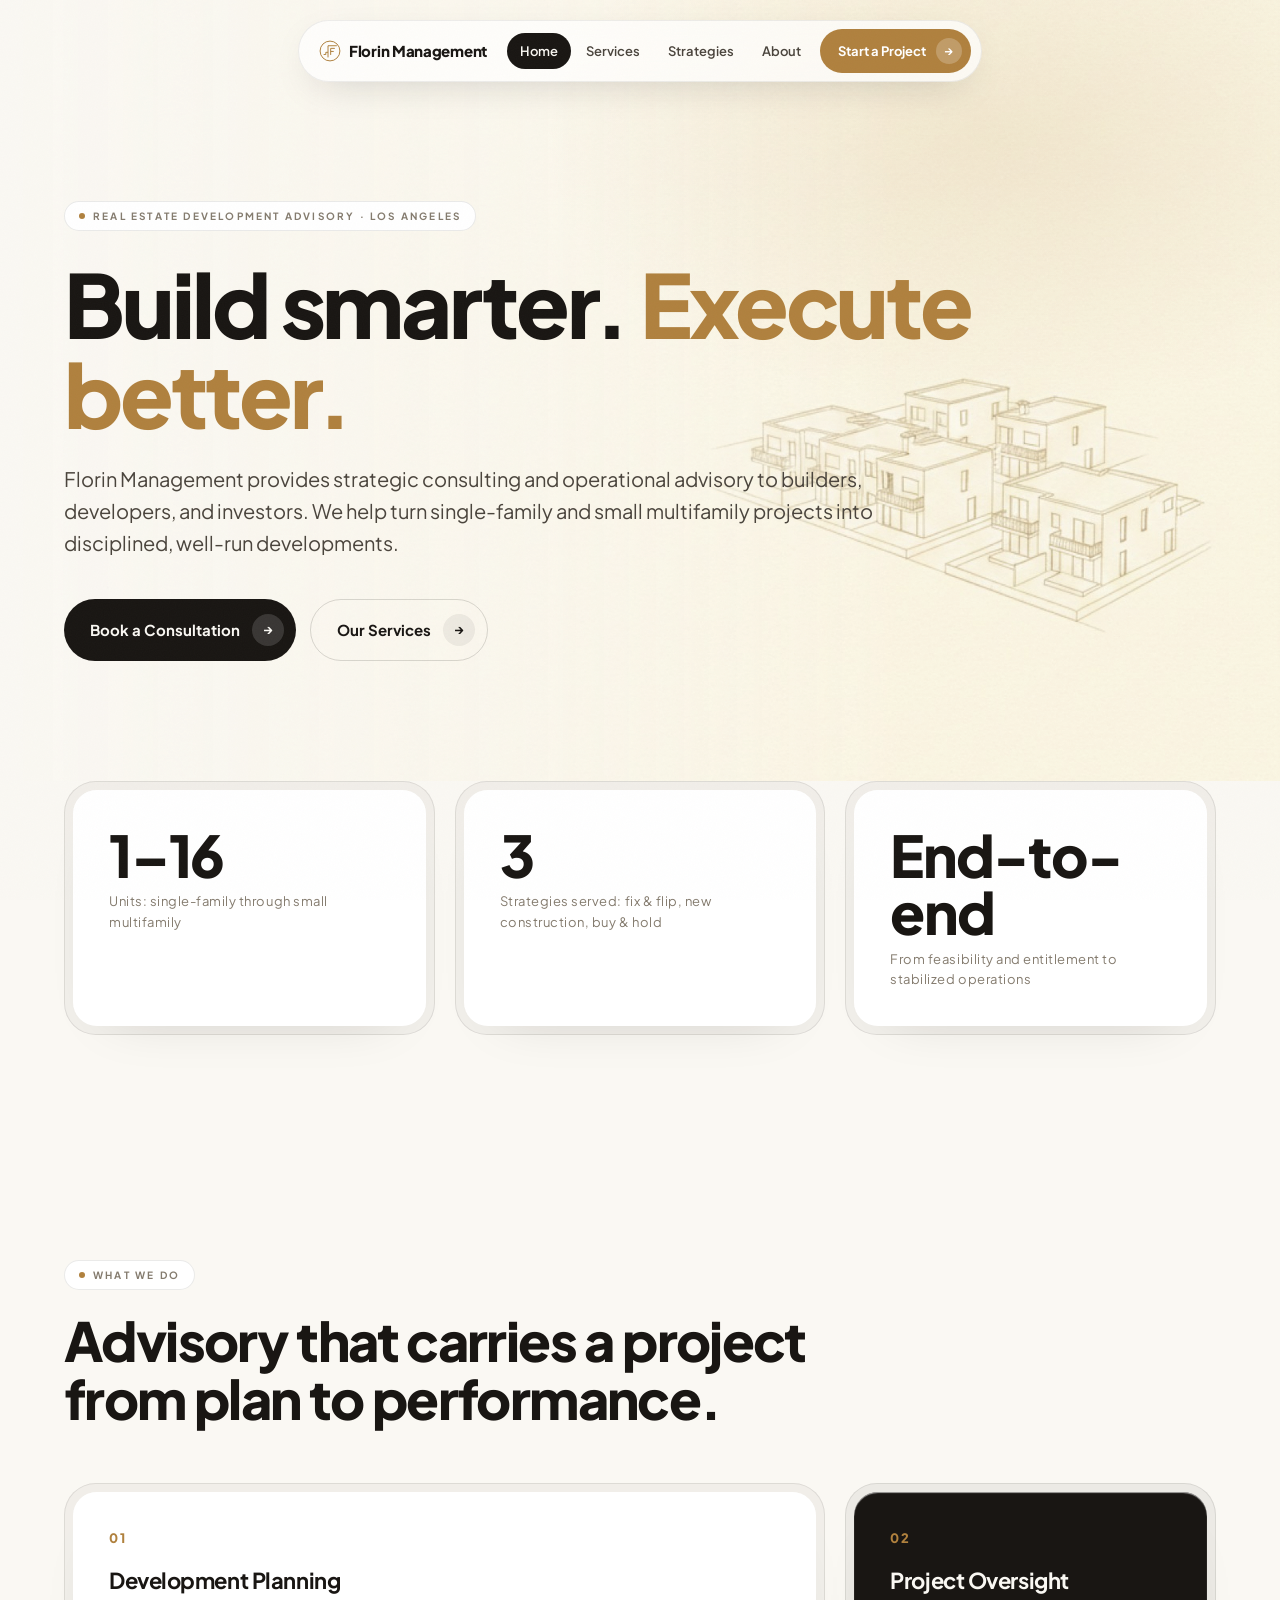
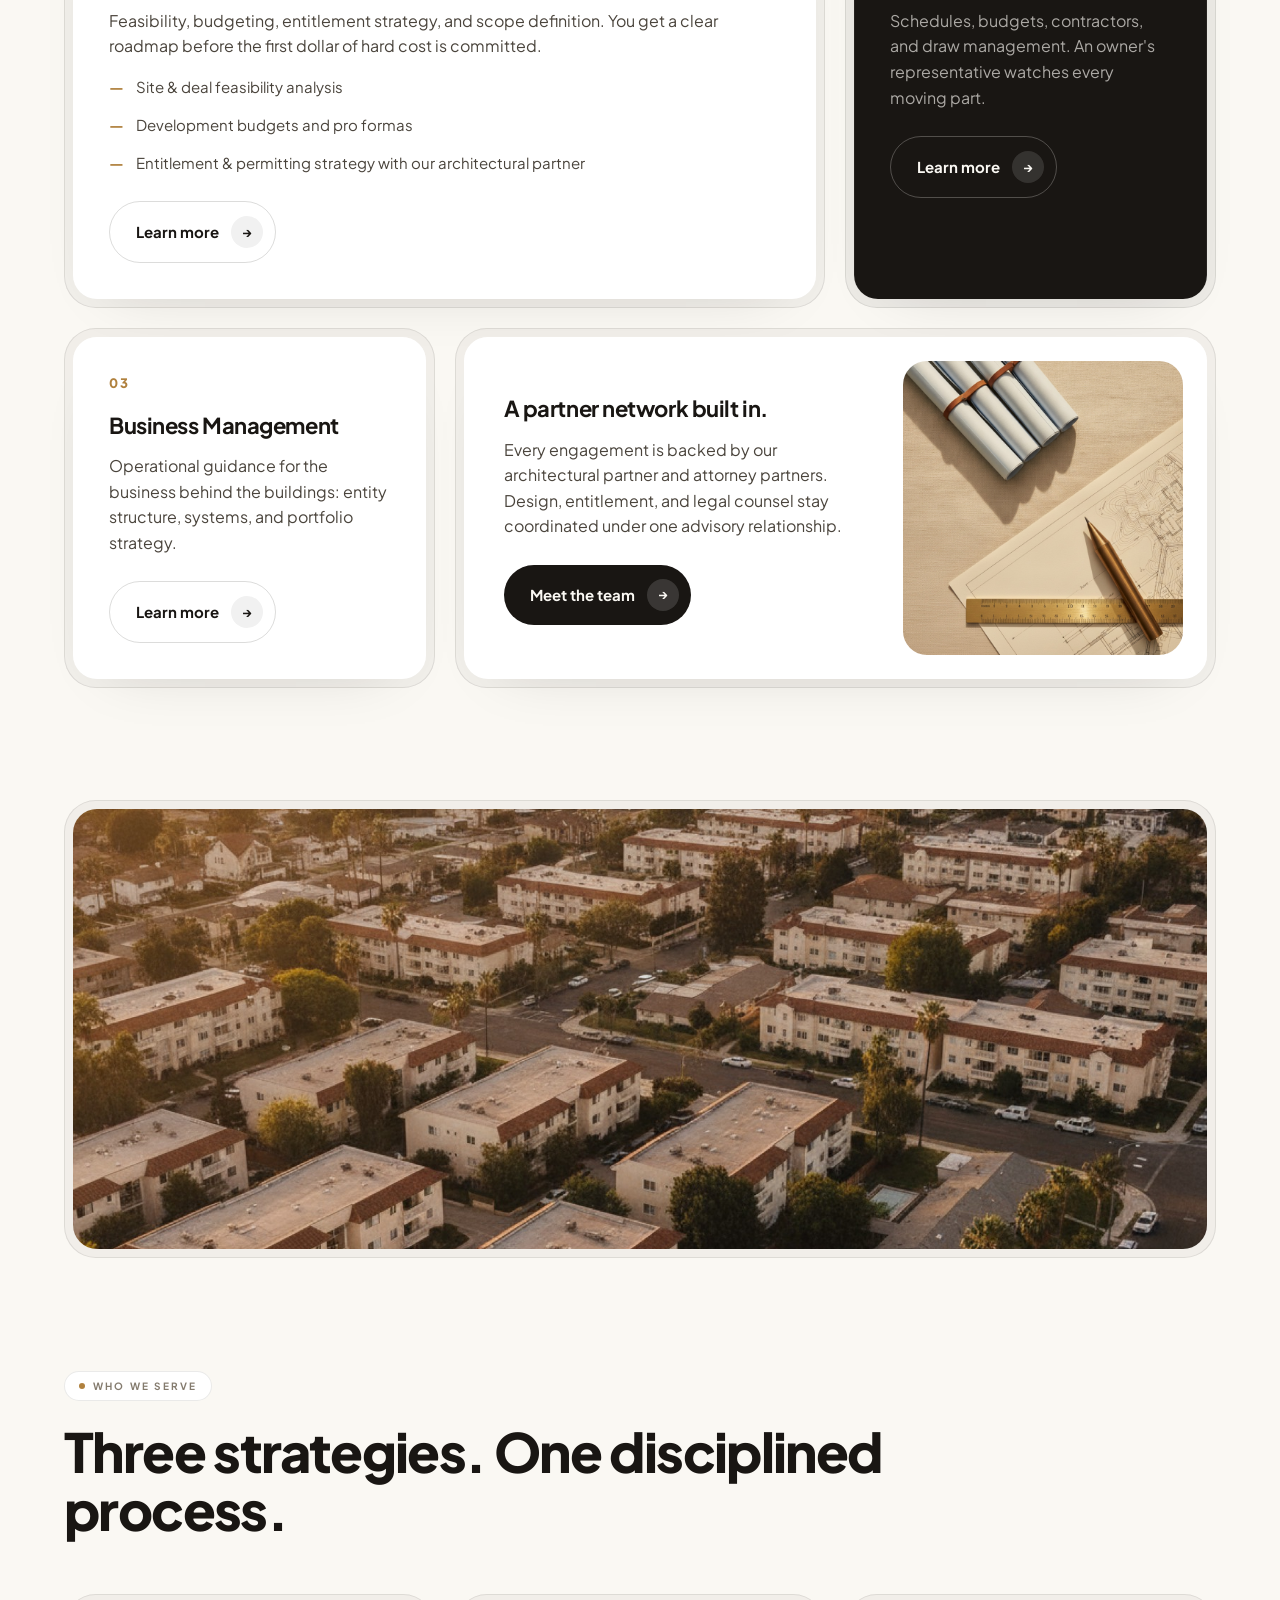
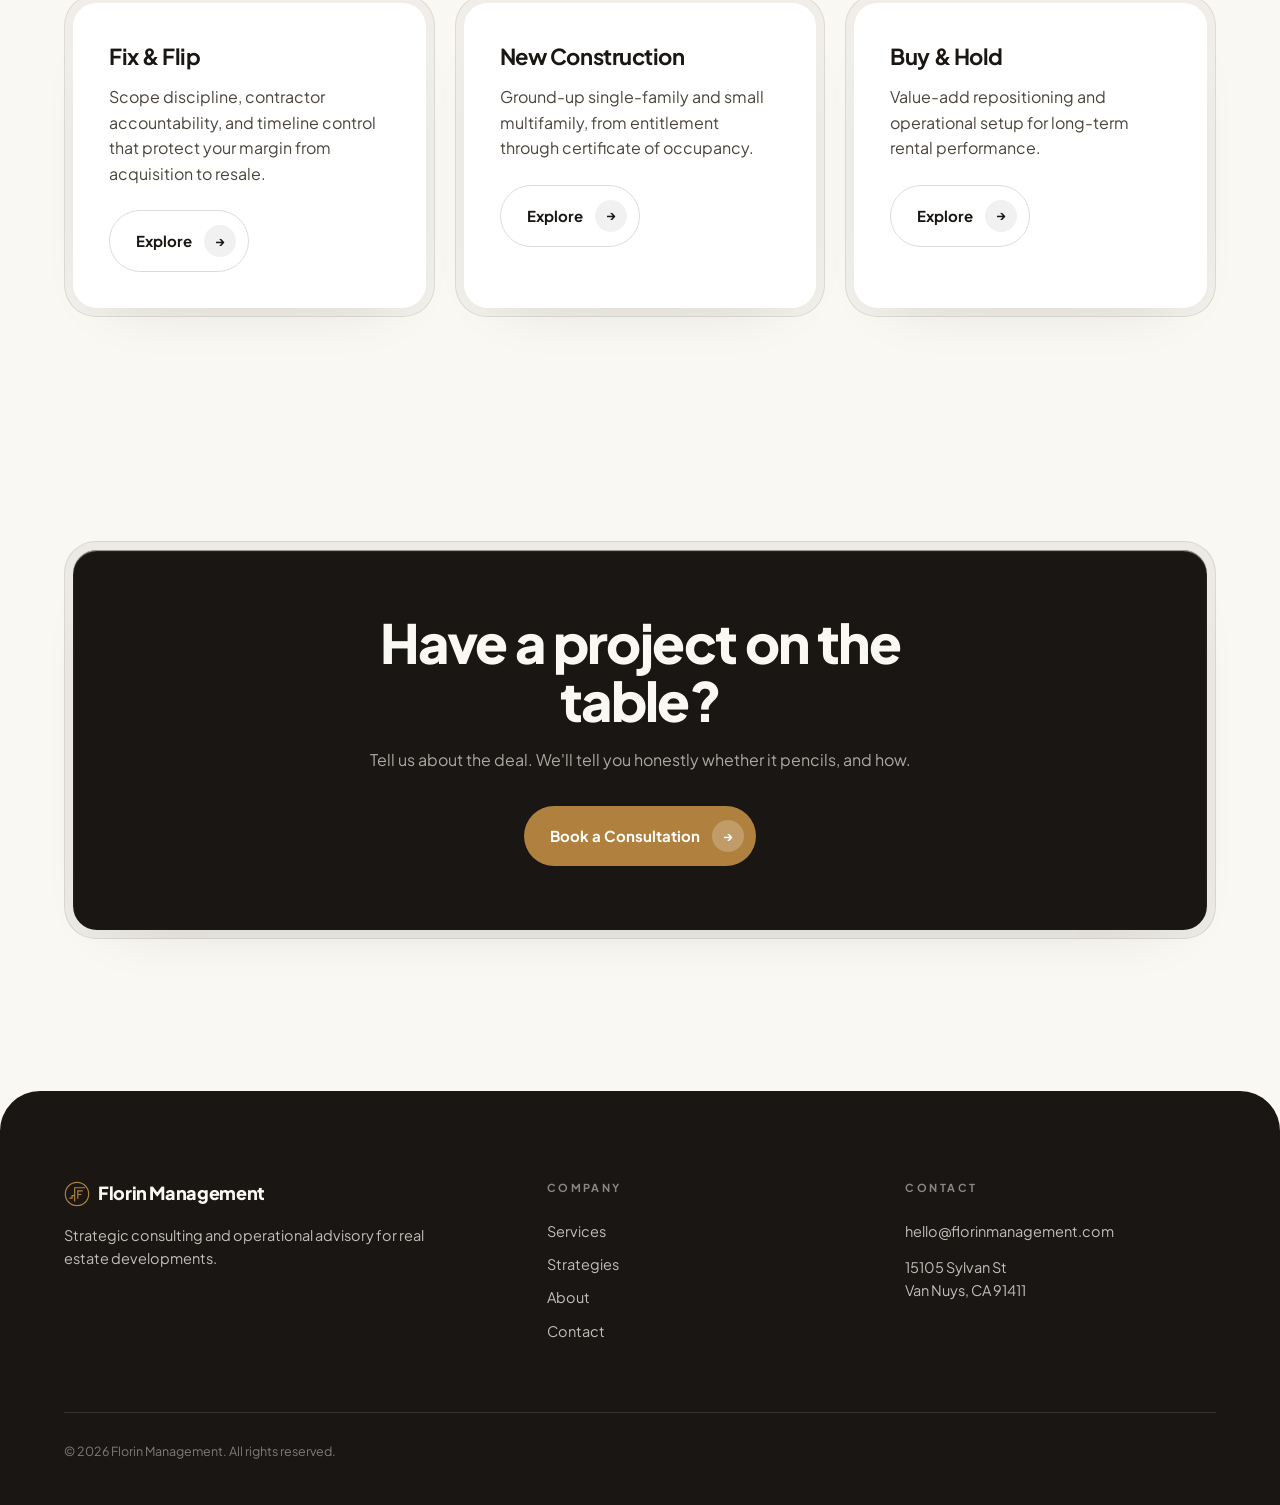
==== commit 3ceec7f3: "Add logo mark (SVG) to nav, footer, favicon; humanize copy site-wide Co-Authored-By: Claude Fable 5 " ====
--- a/index.html
+++ b/index.html
@@ -3,18 +3,19 @@
 <head>
 <meta charset="UTF-8">
 <meta name="viewport" content="width=device-width, initial-scale=1.0">
-<title>Florin Management — Real Estate Development Advisory</title>
+<title>Florin Management | Real Estate Development Advisory</title>
 <meta name="description" content="Strategic consulting and operational advisory for builders, developers, and real estate investors. Development planning, project oversight, and business management for single-family and small multifamily projects.">
 <link rel="preconnect" href="https://fonts.googleapis.com">
 <link rel="preconnect" href="https://fonts.gstatic.com" crossorigin>
 <link href="https://fonts.googleapis.com/css2?family=Plus+Jakarta+Sans:wght@400;500;600;700;800&display=swap" rel="stylesheet">
+<link rel="icon" type="image/svg+xml" href="assets/logo.svg">
 <link rel="stylesheet" href="styles.css">
 </head>
 <body>
 
 <nav class="nav">
   <div class="nav-pill">
-    <a class="nav-logo" href="index.html"><span class="coin"></span>Florin Management</a>
+    <a class="nav-logo" href="index.html"><img src="assets/logo.svg" alt="" class="coin-img">Florin Management</a>
     <div class="nav-links">
       <a href="index.html" class="active">Home</a>
       <a href="services.html">Services</a>
@@ -35,7 +36,7 @@
   <div class="wrap">
     <span class="eyebrow rv">Real Estate Development Advisory · Los Angeles</span>
     <h1 class="rv d1" style="margin:28px 0 24px;max-width:15ch">Build smarter. <span class="gold">Execute better.</span></h1>
-    <p class="lede rv d2">Florin Management provides strategic consulting and operational advisory to builders, developers, and investors — turning single-family and small multifamily projects into disciplined, well-run developments.</p>
+    <p class="lede rv d2">Florin Management provides strategic consulting and operational advisory to builders, developers, and investors. We help turn single-family and small multifamily projects into disciplined, well-run developments.</p>
     <div class="rv d3" style="display:flex;gap:14px;margin-top:40px;flex-wrap:wrap">
       <a class="btn btn-dark" href="contact.html">Book a Consultation <span class="arr">→</span></a>
       <a class="btn btn-ghost" href="services.html">Our Services <span class="arr">→</span></a>
@@ -47,10 +48,10 @@
   <div class="wrap">
     <div class="bento">
       <div class="shell b4 rv"><div class="core" style="text-align:left">
-        <div class="stat">1–16</div><div class="stat-label">Units — single-family through small multifamily</div>
+        <div class="stat">1–16</div><div class="stat-label">Units: single-family through small multifamily</div>
       </div></div>
       <div class="shell b4 rv d1"><div class="core">
-        <div class="stat">3</div><div class="stat-label">Strategies served — fix &amp; flip, new construction, buy &amp; hold</div>
+        <div class="stat">3</div><div class="stat-label">Strategies served: fix &amp; flip, new construction, buy &amp; hold</div>
       </div></div>
       <div class="shell b4 rv d2"><div class="core">
         <div class="stat">End-to-end</div><div class="stat-label">From feasibility and entitlement to stabilized operations</div>
@@ -67,7 +68,7 @@
       <div class="shell b8 rv"><div class="core">
         <div class="num">01</div>
         <h3 style="margin:14px 0 10px">Development Planning</h3>
-        <p style="color:var(--ink-soft)">Feasibility, budgeting, entitlement strategy, and scope definition — a clear roadmap before the first dollar of hard cost is committed.</p>
+        <p style="color:var(--ink-soft)">Feasibility, budgeting, entitlement strategy, and scope definition. You get a clear roadmap before the first dollar of hard cost is committed.</p>
         <ul class="card-list">
           <li>Site &amp; deal feasibility analysis</li>
           <li>Development budgets and pro formas</li>
@@ -78,19 +79,19 @@
       <div class="shell shell-dark b4 rv d1"><div class="core core-dark">
         <div class="num">02</div>
         <h3 style="margin:14px 0 10px">Project Oversight</h3>
-        <p class="mute-on-dark">Schedules, budgets, contractors, and draw management — an owner's representative watching every moving part.</p>
+        <p class="mute-on-dark">Schedules, budgets, contractors, and draw management. An owner's representative watches every moving part.</p>
         <a class="btn btn-ghost" style="margin-top:26px;border-color:rgba(250,248,243,.25);color:var(--cream)" href="services.html#oversight">Learn more <span class="arr" style="background:rgba(255,255,255,.12)">→</span></a>
       </div></div>
       <div class="shell b4 rv"><div class="core">
         <div class="num">03</div>
         <h3 style="margin:14px 0 10px">Business Management</h3>
-        <p style="color:var(--ink-soft)">Operational guidance for the business behind the buildings — entity structure, systems, and portfolio strategy.</p>
+        <p style="color:var(--ink-soft)">Operational guidance for the business behind the buildings: entity structure, systems, and portfolio strategy.</p>
         <a class="btn btn-ghost" style="margin-top:26px" href="services.html#management">Learn more <span class="arr">→</span></a>
       </div></div>
       <div class="shell b8 rv d1"><div class="core split" style="padding:24px">
         <div style="display:flex;flex-direction:column;justify-content:center;padding:16px">
           <h3 style="margin-bottom:10px">A partner network built in.</h3>
-          <p style="color:var(--ink-soft);max-width:52ch">Every engagement is backed by our architectural partner and attorney partners — design, entitlement, and legal counsel coordinated under one advisory relationship.</p>
+          <p style="color:var(--ink-soft);max-width:52ch">Every engagement is backed by our architectural partner and attorney partners. Design, entitlement, and legal counsel stay coordinated under one advisory relationship.</p>
           <a class="btn btn-dark" style="margin-top:26px;align-self:flex-start" href="about.html">Meet the team <span class="arr">→</span></a>
         </div>
         <div class="media-shell"><img src="assets/planning.jpg" alt="Architectural site plans, brass scale ruler, and blueprint rolls on a drafting table"></div>
@@ -119,7 +120,7 @@
       </div></div>
       <div class="shell b4 rv d1"><div class="core">
         <h3>New Construction</h3>
-        <p style="color:var(--ink-soft);margin-top:10px">Ground-up single-family and small multifamily — from entitlement through certificate of occupancy.</p>
+        <p style="color:var(--ink-soft);margin-top:10px">Ground-up single-family and small multifamily, from entitlement through certificate of occupancy.</p>
         <a class="btn btn-ghost" style="margin-top:24px" href="strategies.html#construction">Explore <span class="arr">→</span></a>
       </div></div>
       <div class="shell b4 rv d2"><div class="core">
@@ -135,7 +136,7 @@
   <div class="wrap">
     <div class="shell shell-dark rv"><div class="core core-dark" style="padding:64px 40px;text-align:center">
       <h2 style="max-width:18ch;margin:0 auto 18px">Have a project on the table?</h2>
-      <p class="mute-on-dark" style="max-width:50ch;margin:0 auto 34px">Tell us about the deal. We'll tell you honestly whether — and how — it pencils.</p>
+      <p class="mute-on-dark" style="max-width:50ch;margin:0 auto 34px">Tell us about the deal. We'll tell you honestly whether it pencils, and how.</p>
       <a class="btn" style="background:var(--bronze);color:#fff;margin:0 auto;display:inline-flex" href="contact.html">Book a Consultation <span class="arr" style="background:rgba(255,255,255,.22)">→</span></a>
     </div></div>
   </div>
@@ -145,7 +146,7 @@
   <div class="wrap">
     <div class="cols">
       <div>
-        <a class="nav-logo" style="color:var(--cream);font-size:18px" href="index.html"><span class="coin"></span>Florin Management</a>
+        <a class="nav-logo" style="color:var(--cream);font-size:18px" href="index.html"><img src="assets/logo.svg" alt="" class="coin-img">Florin Management</a>
         <p style="margin-top:16px;max-width:34ch">Strategic consulting and operational advisory for real estate developments.</p>
       </div>
       <div>
--- a/styles.css
+++ b/styles.css
@@ -20,8 +20,8 @@
   backdrop-filter:blur(20px);-webkit-backdrop-filter:blur(20px);border:1px solid rgba(25,22,19,.07);
   border-radius:999px;padding:8px 10px 8px 20px;box-shadow:0 12px 40px -18px rgba(25,22,19,.25)}
 .nav-logo{font-weight:800;letter-spacing:-.02em;font-size:15px;margin-right:14px;display:flex;align-items:center;gap:8px}
-.nav-logo .coin{width:18px;height:18px;border-radius:50%;background:radial-gradient(circle at 35% 30%,#D9AE6B,var(--bronze-deep));
-  box-shadow:inset 0 1px 1px rgba(255,255,255,.5)}
+.nav-logo .coin-img{width:22px;height:22px;display:block}
+footer .nav-logo .coin-img{width:26px;height:26px}
 .nav-links{display:flex;gap:2px}
 .nav-links a{font-size:13px;font-weight:600;color:var(--ink-soft);padding:8px 13px;border-radius:999px;
   transition:all .5s var(--ease)}
